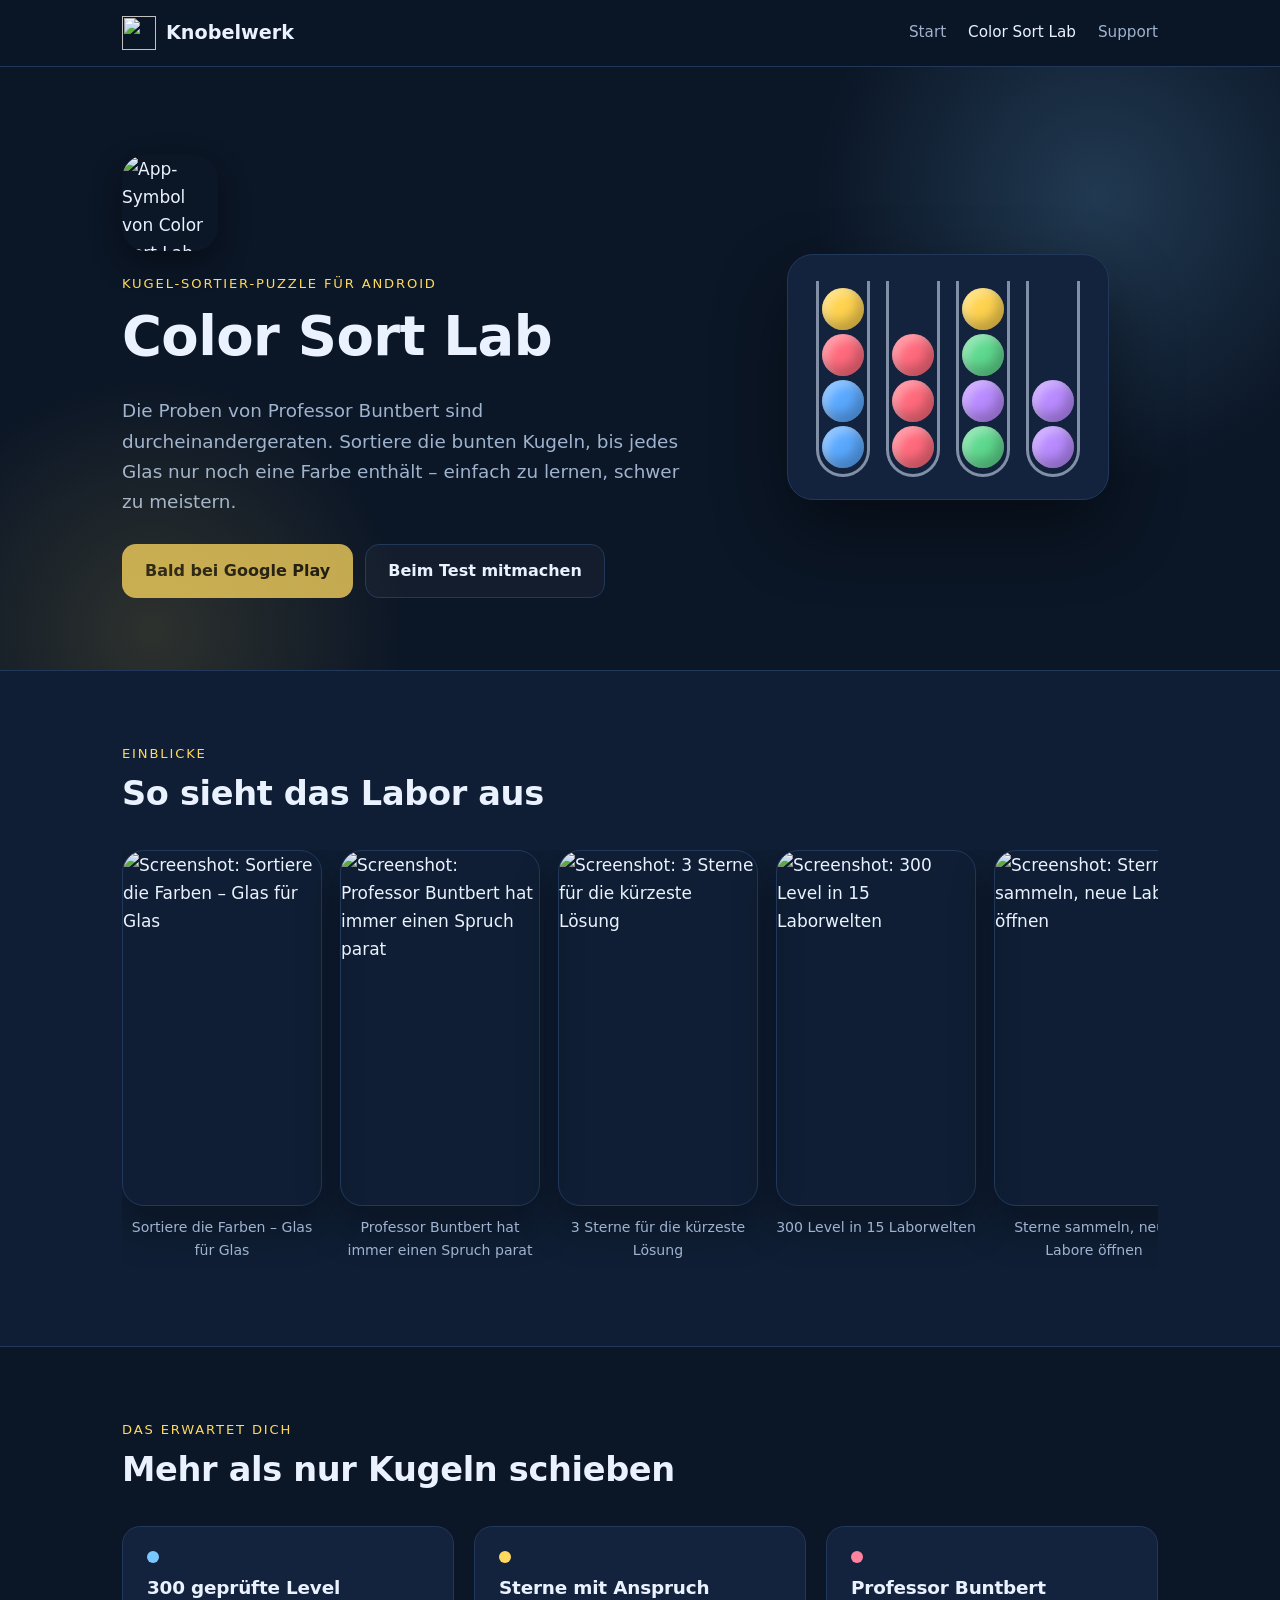
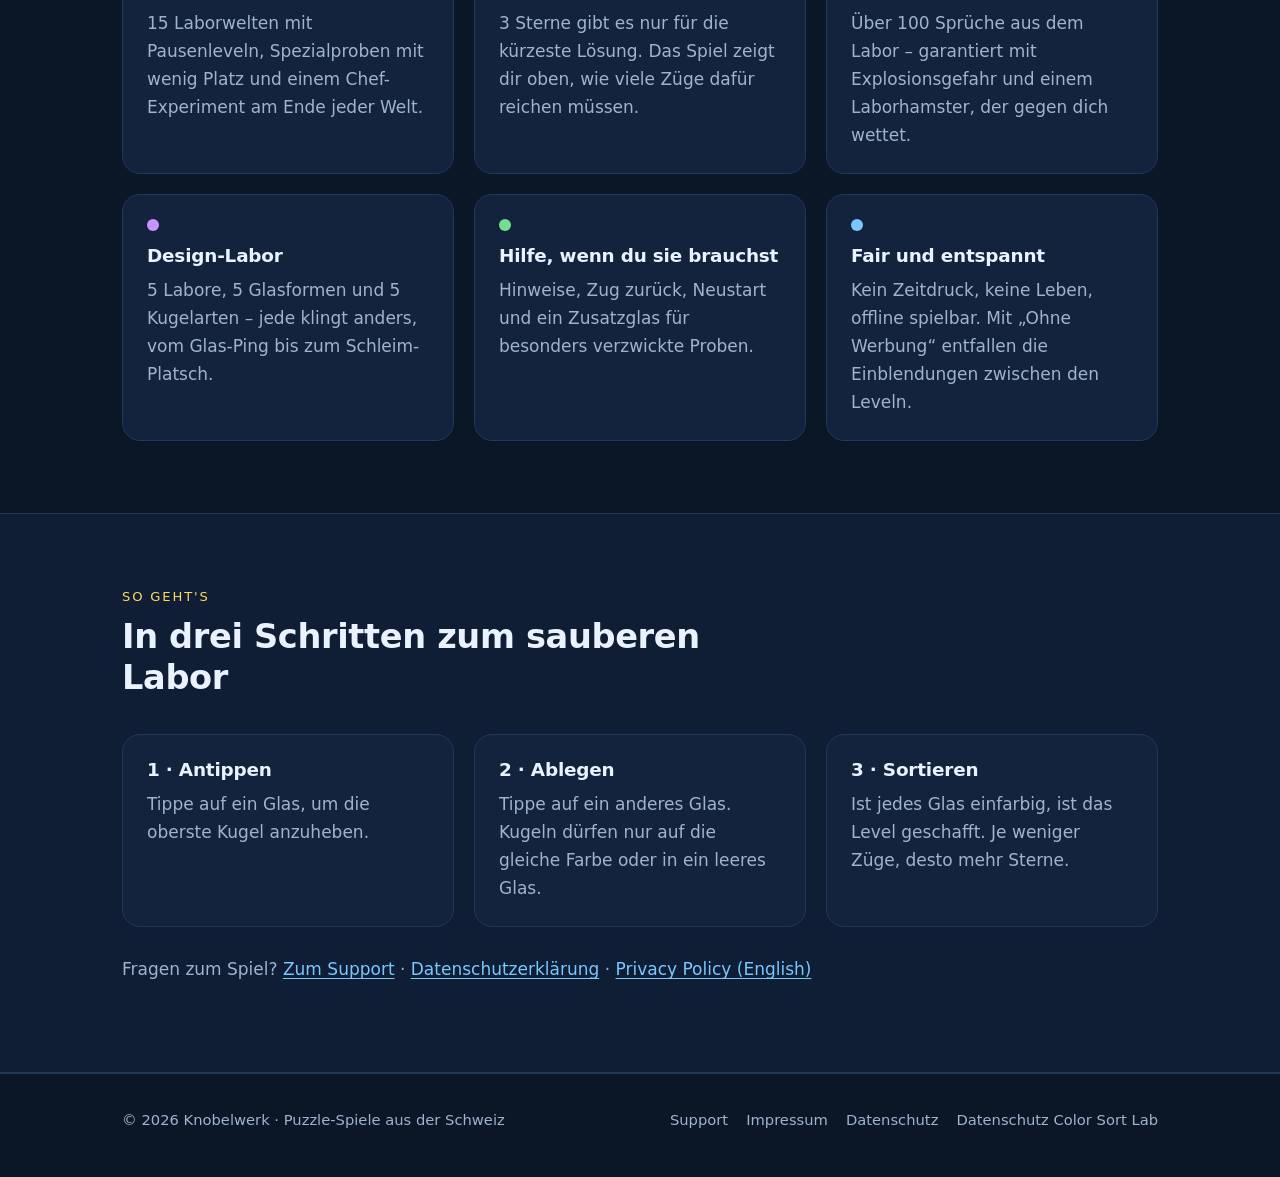
==== color-sort-lab/index.html @ f60f9b50 "Add files via upload" ====
<!DOCTYPE html>
<html lang="de">
<head>
  <meta charset="utf-8">
  <meta name="viewport" content="width=device-width, initial-scale=1">
  <title>Color Sort Lab – Kugel-Sortier-Puzzle | Knobelwerk</title>
  <meta name="description" content="Color Sort Lab: Sortiere bunte Kugeln in 300 geprüften Leveln und 15 Laborwelten – mit Professor Buntbert. Bald im Google Play Store.">
  <meta name="theme-color" content="#0b1626">
  <meta property="og:title" content="Color Sort Lab – Kugel-Sortier-Puzzle | Knobelwerk">
  <meta property="og:description" content="Color Sort Lab: Sortiere bunte Kugeln in 300 geprüften Leveln und 15 Laborwelten – mit Professor Buntbert. Bald im Google Play Store.">
  <meta property="og:type" content="website">
  <link rel="icon" href="/img/knobelwerk.svg" type="image/svg+xml">
  <link rel="icon" href="/favicon.png" type="image/png">
  <link rel="preload" href="/fonts/poppins-bold.woff2" as="font" type="font/woff2" crossorigin>
  <link rel="stylesheet" href="/style.css">
</head>
<body>
  <header class="site-header">
    <div class="wrap">
      <a class="brand" href="/"><img class="brand-mark" src="/img/knobelwerk.svg" alt="" width="34" height="34">Knobelwerk</a>
      <nav class="nav" aria-label="Hauptnavigation">
        <a href="/" class="hide-sm">Start</a>
        <a href="/color-sort-lab/" aria-current="page">Color Sort Lab</a>
        <a href="/support.html">Support</a>
      </nav>
    </div>
  </header>
  <main>
    <section class="hero">
      <div class="wrap">
        <div>
          <img src="/img/csl_icon.png" alt="App-Symbol von Color Sort Lab" width="96" height="96" style="border-radius:24px;margin-bottom:22px;box-shadow:0 12px 30px rgba(0,0,0,.4)">
          <span class="eyebrow">Kugel-Sortier-Puzzle für Android</span>
          <h1>Color Sort Lab</h1>
          <p class="lead">Die Proben von Professor Buntbert sind durcheinandergeraten. Sortiere die bunten Kugeln, bis jedes Glas nur noch eine Farbe enthält – einfach zu lernen, schwer zu meistern.</p>
          <div class="btn-row">
            <a class="btn btn-primary" aria-disabled="true">Bald bei Google Play</a>
            <a class="btn btn-ghost" href="/support.html#beta">Beim Test mitmachen</a>
          </div>
        </div>
        <div class="hero-art">
          <div class="tubes" aria-hidden="true">
            <div class="tube"><span class="ball b"></span><span class="ball b"></span><span class="ball r"></span><span class="ball y"></span></div>
            <div class="tube"><span class="ball r"></span><span class="ball r"></span><span class="ball r"></span></div>
            <div class="tube"><span class="ball g"></span><span class="ball v"></span><span class="ball g"></span><span class="ball y float"></span></div>
            <div class="tube"><span class="ball v"></span><span class="ball v"></span></div>
          </div>
        </div>
      </div>
    </section>

    <section class="alt">
      <div class="wrap">
        <div class="section-head">
          <span class="eyebrow">Einblicke</span>
          <h2>So sieht das Labor aus</h2>
        </div>
        <div class="shots">
          <figure><img src="/img/csl_game_mid.webp" alt="Screenshot: Sortiere die Farben – Glas für Glas" width="540" height="960" loading="lazy"><figcaption>Sortiere die Farben – Glas für Glas</figcaption></figure>
          <figure><img src="/img/csl_game_prof.webp" alt="Screenshot: Professor Buntbert hat immer einen Spruch parat" width="540" height="960" loading="lazy"><figcaption>Professor Buntbert hat immer einen Spruch parat</figcaption></figure>
          <figure><img src="/img/csl_reward.webp" alt="Screenshot: 3 Sterne für die kürzeste Lösung" width="540" height="960" loading="lazy"><figcaption>3 Sterne für die kürzeste Lösung</figcaption></figure>
          <figure><img src="/img/csl_map.webp" alt="Screenshot: 300 Level in 15 Laborwelten" width="540" height="960" loading="lazy"><figcaption>300 Level in 15 Laborwelten</figcaption></figure>
          <figure><img src="/img/csl_worlds.webp" alt="Screenshot: Sterne sammeln, neue Labore öffnen" width="540" height="960" loading="lazy"><figcaption>Sterne sammeln, neue Labore öffnen</figcaption></figure>
          <figure><img src="/img/csl_design.webp" alt="Screenshot: Gläser, Kugeln und Klänge im Design-Labor" width="540" height="960" loading="lazy"><figcaption>Gläser, Kugeln und Klänge im Design-Labor</figcaption></figure>
        </div>
      </div>
    </section>

    <section>
      <div class="wrap">
        <div class="section-head">
          <span class="eyebrow">Das erwartet dich</span>
          <h2>Mehr als nur Kugeln schieben</h2>
        </div>
        <div class="grid-3">
          <div class="card"><div class="dot" style="background:var(--blue)"></div><h3>300 geprüfte Level</h3><p>15 Laborwelten mit Pausenleveln, Spezialproben mit wenig Platz und einem Chef-Experiment am Ende jeder Welt.</p></div>
          <div class="card"><div class="dot" style="background:var(--gold)"></div><h3>Sterne mit Anspruch</h3><p>3 Sterne gibt es nur für die kürzeste Lösung. Das Spiel zeigt dir oben, wie viele Züge dafür reichen müssen.</p></div>
          <div class="card"><div class="dot" style="background:var(--pink)"></div><h3>Professor Buntbert</h3><p>Über 100 Sprüche aus dem Labor – garantiert mit Explosionsgefahr und einem Laborhamster, der gegen dich wettet.</p></div>
          <div class="card"><div class="dot" style="background:var(--violet)"></div><h3>Design-Labor</h3><p>5 Labore, 5 Glasformen und 5 Kugelarten – jede klingt anders, vom Glas-Ping bis zum Schleim-Platsch.</p></div>
          <div class="card"><div class="dot" style="background:var(--green)"></div><h3>Hilfe, wenn du sie brauchst</h3><p>Hinweise, Zug zurück, Neustart und ein Zusatzglas für besonders verzwickte Proben.</p></div>
          <div class="card"><div class="dot" style="background:var(--blue)"></div><h3>Fair und entspannt</h3><p>Kein Zeitdruck, keine Leben, offline spielbar. Mit „Ohne Werbung“ entfallen die Einblendungen zwischen den Leveln.</p></div>
        </div>
      </div>
    </section>

    <section class="alt">
      <div class="wrap">
        <div class="section-head">
          <span class="eyebrow">So geht's</span>
          <h2>In drei Schritten zum sauberen Labor</h2>
        </div>
        <div class="grid-3">
          <div class="card"><h3>1 · Antippen</h3><p>Tippe auf ein Glas, um die oberste Kugel anzuheben.</p></div>
          <div class="card"><h3>2 · Ablegen</h3><p>Tippe auf ein anderes Glas. Kugeln dürfen nur auf die gleiche Farbe oder in ein leeres Glas.</p></div>
          <div class="card"><h3>3 · Sortieren</h3><p>Ist jedes Glas einfarbig, ist das Level geschafft. Je weniger Züge, desto mehr Sterne.</p></div>
        </div>
        <p class="muted" style="margin-top:28px">Fragen zum Spiel? <a href="/support.html">Zum Support</a> · <a href="/color-sort-lab/datenschutz.html">Datenschutzerklärung</a> · <a href="/color-sort-lab/privacy.html">Privacy Policy (English)</a></p>
      </div>
    </section>
  </main>
  <footer class="site-footer">
    <div class="wrap">
      <span>© 2026 Knobelwerk · Puzzle-Spiele aus der Schweiz</span>
      <nav aria-label="Rechtliches">
        <a href="/support.html">Support</a>
        <a href="/impressum.html">Impressum</a>
        <a href="/datenschutz.html">Datenschutz</a>
        <a href="/color-sort-lab/datenschutz.html">Datenschutz Color Sort Lab</a>
      </nav>
    </div>
  </footer>
</body>
</html>
---- style.css ----
/* Knobelwerk – gemeinsames Aussehen aller Seiten. Schriften liegen lokal (keine Google-Server). */
@font-face { font-family: "Poppins"; src: url("/fonts/poppins-regular.woff2") format("woff2"); font-weight: 400; font-display: swap; }
@font-face { font-family: "Poppins"; src: url("/fonts/poppins-medium.woff2") format("woff2"); font-weight: 500; font-display: swap; }
@font-face { font-family: "Poppins"; src: url("/fonts/poppins-bold.woff2") format("woff2"); font-weight: 700; font-display: swap; }

:root {
  --bg: #0b1626;
  --bg-2: #0f1e34;
  --panel: #13233d;
  --line: #22385a;
  --text: #eaf2ff;
  --muted: #9fb3cf;
  --gold: #ffd95f;
  --blue: #79c7ff;
  --pink: #ff829f;
  --green: #71df91;
  --violet: #c794ff;
  --radius: 18px;
  --max: 1080px;
}

* { box-sizing: border-box; }
html { scroll-behavior: smooth; }
body {
  margin: 0;
  background: var(--bg);
  color: var(--text);
  font: 400 17px/1.65 "Poppins", system-ui, -apple-system, "Segoe UI", Roboto, sans-serif;
  -webkit-font-smoothing: antialiased;
}
img { max-width: 100%; display: block; }
a { color: var(--blue); text-decoration-thickness: 1px; text-underline-offset: 3px; }
a:hover { color: #b5e0ff; }
h1, h2, h3 { font-weight: 700; line-height: 1.2; margin: 0 0 .5em; letter-spacing: -0.01em; }
h1 { font-size: clamp(2.1rem, 5vw, 3.4rem); }
h2 { font-size: clamp(1.5rem, 3vw, 2.1rem); }
h3 { font-size: 1.15rem; }
p { margin: 0 0 1em; }
.wrap { max-width: var(--max); margin: 0 auto; padding: 0 22px; }
.muted { color: var(--muted); }
.eyebrow { color: var(--gold); font-weight: 500; font-size: .82rem; letter-spacing: .14em; text-transform: uppercase; margin-bottom: .7em; display: block; }

/* Kopfzeile */
.site-header { position: sticky; top: 0; z-index: 10; background: rgba(11, 22, 38, .86); backdrop-filter: blur(10px); border-bottom: 1px solid var(--line); }
.site-header .wrap { display: flex; align-items: center; justify-content: space-between; height: 66px; gap: 16px; }
.brand { display: flex; align-items: center; gap: 10px; color: var(--text); text-decoration: none; font-weight: 700; font-size: 1.2rem; }
.brand-mark { width: 34px; height: 34px; }
.nav { display: flex; gap: 22px; }
.nav a { color: var(--muted); text-decoration: none; font-weight: 500; font-size: .95rem; white-space: nowrap; }
.nav a:hover, .nav a[aria-current="page"] { color: var(--text); }

/* Hero */
.hero { position: relative; overflow: hidden; padding: 88px 0 72px; }
.hero::before { content: ""; position: absolute; inset: -30% -10% auto auto; width: 620px; height: 620px; border-radius: 50%;
  background: radial-gradient(circle, rgba(121, 199, 255, .20), transparent 65%); pointer-events: none; }
.hero::after { content: ""; position: absolute; inset: auto auto -40% -10%; width: 560px; height: 560px; border-radius: 50%;
  background: radial-gradient(circle, rgba(255, 217, 95, .14), transparent 65%); pointer-events: none; }
.hero .wrap { position: relative; display: grid; grid-template-columns: 1.15fr .85fr; gap: 48px; align-items: center; }
.hero p.lead { font-size: 1.15rem; color: var(--muted); max-width: 34em; }
.hero-art { display: flex; justify-content: center; }

/* Kugel-Dekoration (reines CSS, kein Bild) */
.tubes { display: flex; gap: 16px; align-items: flex-end; padding: 26px 28px 22px; background: var(--panel); border: 1px solid var(--line); border-radius: 26px; box-shadow: 0 30px 70px rgba(0,0,0,.45); }
.tube { width: 54px; height: 196px; border: 3px solid rgba(220, 235, 255, .55); border-top: none; border-radius: 0 0 28px 28px; display: flex; flex-direction: column-reverse; align-items: center; gap: 4px; padding: 6px 0; }
.ball { width: 42px; height: 42px; border-radius: 50%; box-shadow: inset -6px -8px 12px rgba(0,0,0,.25), inset 6px 6px 10px rgba(255,255,255,.35); }
.ball.r { background: #ff6b7d; } .ball.b { background: #5aa9ff; } .ball.g { background: #5fd98f; } .ball.y { background: #ffd34f; } .ball.v { background: #b98bff; }
.ball.float { animation: bob 2.6s ease-in-out infinite; }
@keyframes bob { 0%, 100% { transform: translateY(-58px); } 50% { transform: translateY(-70px); } }
@media (prefers-reduced-motion: reduce) { .ball.float { animation: none; transform: translateY(-62px); } html { scroll-behavior: auto; } }

/* Knöpfe */
.btn-row { display: flex; flex-wrap: wrap; gap: 12px; margin-top: 26px; }
.btn { display: inline-flex; align-items: center; gap: 10px; padding: 13px 22px; border-radius: 14px; font-weight: 700; text-decoration: none; font-size: 1rem; border: 1px solid transparent; }
.btn-primary { background: var(--gold); color: #1d1606; }
.btn-primary:hover { background: #ffe58b; color: #1d1606; }
.btn-ghost { border-color: var(--line); color: var(--text); background: rgba(255,255,255,.03); }
.btn-ghost:hover { border-color: var(--blue); color: var(--text); }
.btn[aria-disabled="true"] { opacity: .75; cursor: default; }

/* Abschnitte */
section { padding: 72px 0; }
section.alt { background: var(--bg-2); border-top: 1px solid var(--line); border-bottom: 1px solid var(--line); }
.section-head { max-width: 640px; margin-bottom: 36px; }

/* App-Karte */
.app-card { display: grid; grid-template-columns: auto 1fr auto; gap: 26px; align-items: center; background: var(--panel); border: 1px solid var(--line); border-radius: var(--radius); padding: 26px; }
.app-card img.icon { width: 108px; height: 108px; border-radius: 26px; box-shadow: 0 12px 30px rgba(0,0,0,.4); }
.app-card h3 { font-size: 1.45rem; margin-bottom: .2em; }
.tag { display: inline-block; font-size: .78rem; font-weight: 500; padding: 3px 10px; border-radius: 999px; background: rgba(255, 217, 95, .14); color: var(--gold); margin-bottom: 8px; }

/* Raster */
.grid-3 { display: grid; grid-template-columns: repeat(3, 1fr); gap: 20px; }
.card { background: var(--panel); border: 1px solid var(--line); border-radius: var(--radius); padding: 24px; }
.card .dot { width: 12px; height: 12px; border-radius: 50%; margin-bottom: 14px; }
.card p { color: var(--muted); margin: 0; }

/* Screenshots */
.shots { display: grid; grid-auto-flow: column; grid-auto-columns: minmax(200px, 1fr); gap: 18px; overflow-x: auto; padding-bottom: 12px; scroll-snap-type: x mandatory; }
.shots figure { margin: 0; scroll-snap-align: start; }
.shots img { border-radius: 22px; border: 1px solid var(--line); box-shadow: 0 18px 40px rgba(0,0,0,.35); width: 100%; height: auto; aspect-ratio: 9 / 16; }
.shots figcaption { color: var(--muted); font-size: .88rem; margin-top: 10px; text-align: center; }

/* FAQ */
details { background: var(--panel); border: 1px solid var(--line); border-radius: 14px; padding: 4px 20px; margin-bottom: 12px; }
summary { cursor: pointer; font-weight: 500; padding: 14px 0; list-style: none; position: relative; padding-right: 28px; }
summary::-webkit-details-marker { display: none; }
summary::after { content: "+"; position: absolute; right: 0; top: 10px; font-size: 1.4rem; color: var(--gold); }
details[open] summary::after { content: "–"; }
details p, details ul { color: var(--muted); }

/* Textseiten (Datenschutz, Impressum) */
.doc { max-width: 780px; padding: 56px 22px 80px; margin: 0 auto; }
.doc h1 { font-size: clamp(1.8rem, 4vw, 2.4rem); }
.doc h2 { font-size: 1.25rem; margin-top: 2em; color: var(--gold); }
.doc h3 { margin-top: 1.4em; }
.doc li { margin-bottom: .4em; }
.box { background: var(--panel); border: 1px solid var(--line); border-radius: 14px; padding: 16px 20px; margin: 18px 0; }
table { width: 100%; border-collapse: collapse; font-size: .95rem; margin: 12px 0; }
th, td { text-align: left; vertical-align: top; padding: 9px 10px; border-bottom: 1px solid var(--line); }
th { color: var(--muted); font-weight: 500; }
.table-scroll { overflow-x: auto; }

/* Fusszeile */
.site-footer { border-top: 1px solid var(--line); padding: 34px 0 44px; color: var(--muted); font-size: .92rem; }
.site-footer .wrap { display: flex; flex-wrap: wrap; gap: 14px 28px; justify-content: space-between; align-items: center; }
.site-footer nav { display: flex; flex-wrap: wrap; gap: 18px; }
.site-footer a { color: var(--muted); text-decoration: none; }
.site-footer a:hover { color: var(--text); }

@media (max-width: 860px) {
  .hero { padding: 56px 0 48px; }
  .hero .wrap { grid-template-columns: 1fr; gap: 40px; }
  .grid-3 { grid-template-columns: 1fr; }
  .app-card { grid-template-columns: 1fr; text-align: left; }
  .app-card img.icon { width: 84px; height: 84px; border-radius: 20px; }
  .app-card .btn { justify-content: center; }
  .wrap { padding: 0 18px; }
  .brand { font-size: 1.05rem; gap: 8px; }
  .brand-mark { width: 30px; height: 30px; }
  .nav { gap: 14px; }
  .nav a { font-size: .9rem; }
  .nav a.hide-sm { display: none; }
  .tube { width: 44px; height: 164px; }
  .ball { width: 34px; height: 34px; }
  @keyframes bob { 0%, 100% { transform: translateY(-48px); } 50% { transform: translateY(-58px); } }
}
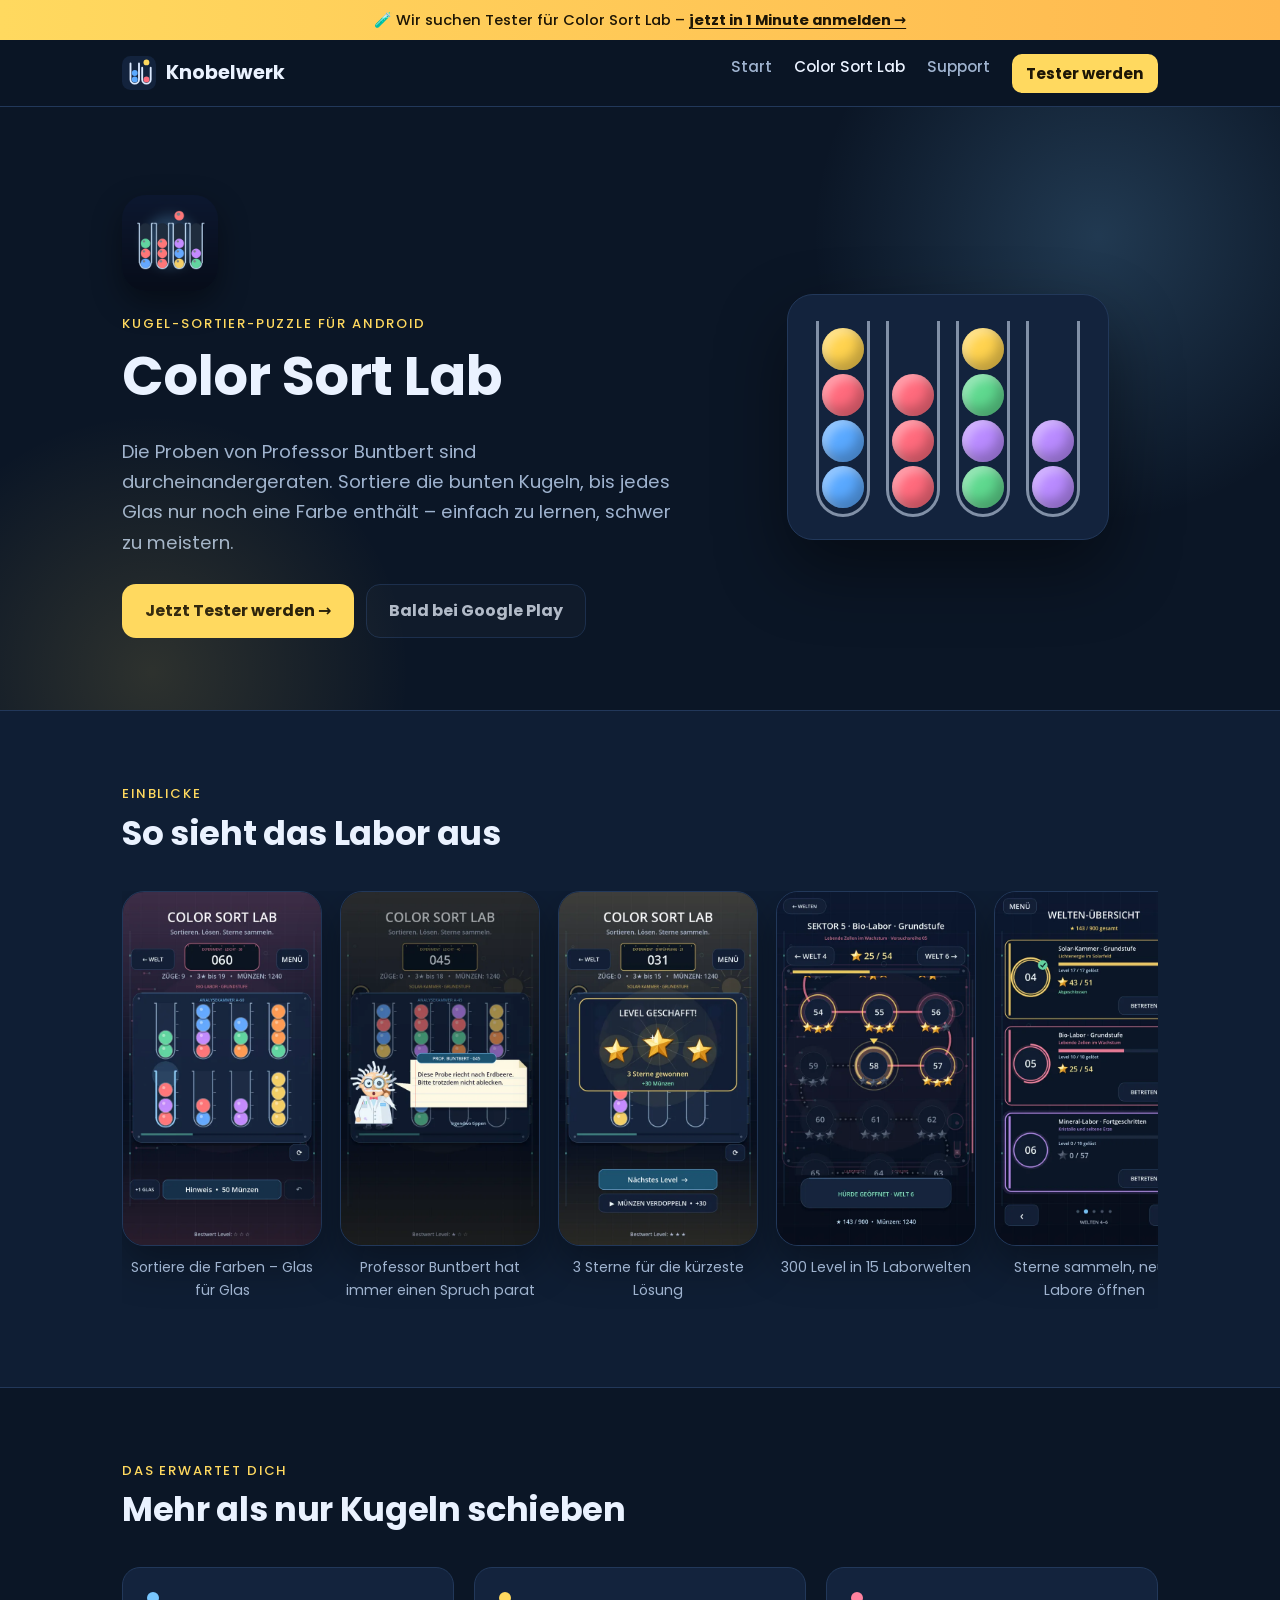
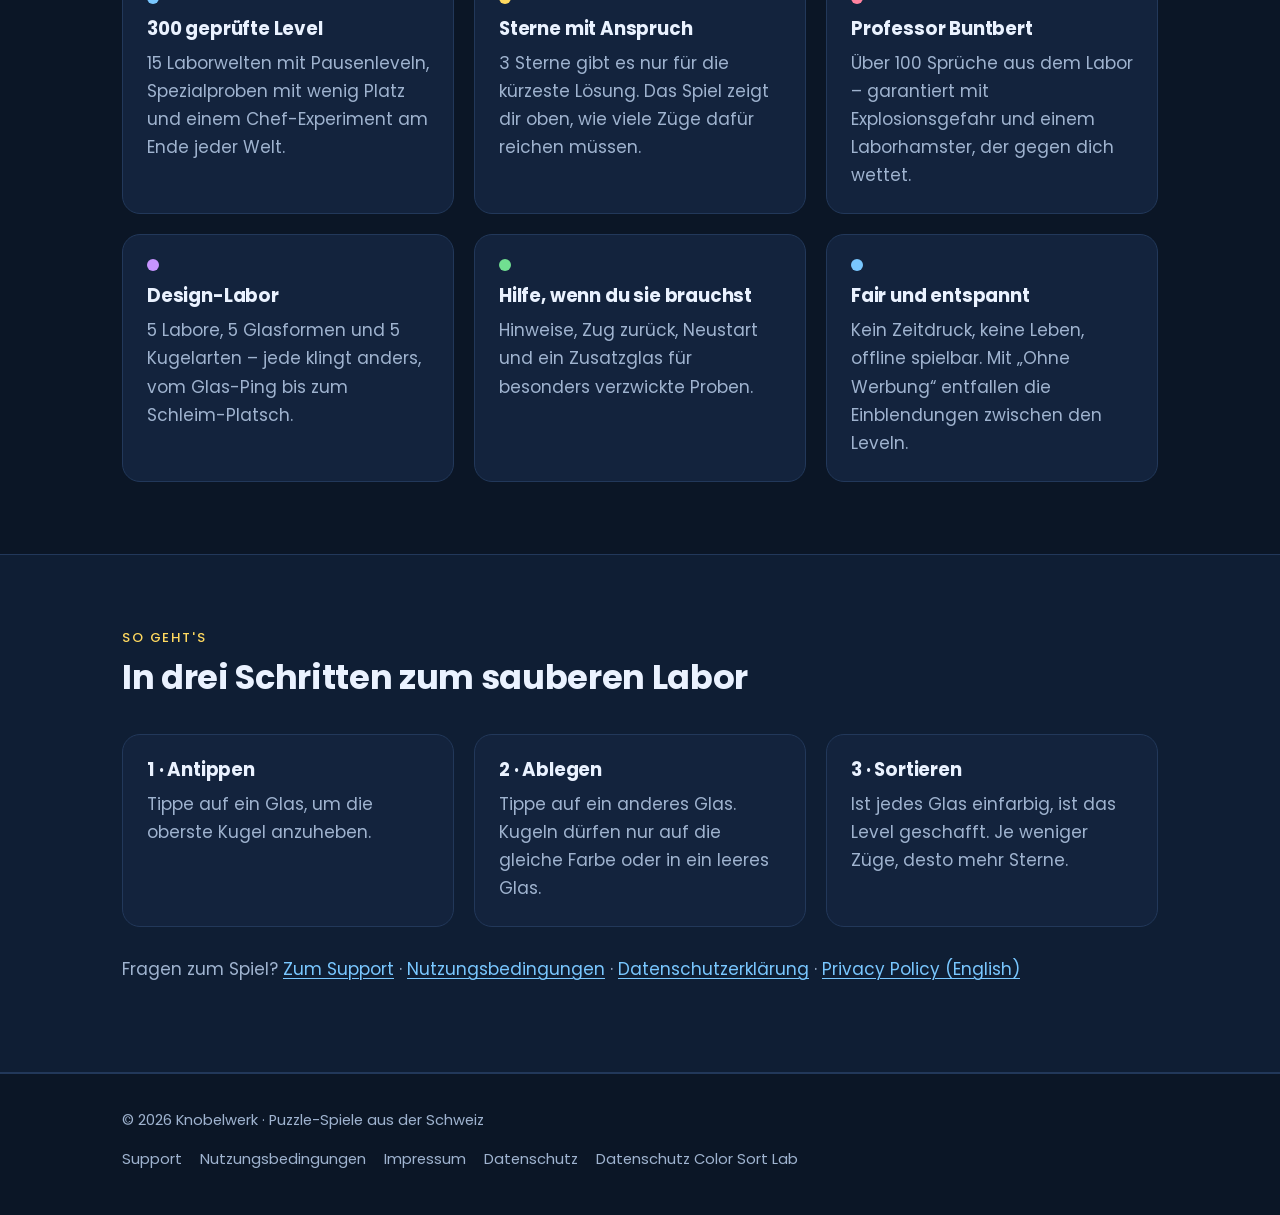
==== commit fd4623a6: "Add files via upload Hinzufügen Anmelden für den Test" ====
--- a/color-sort-lab/index.html
+++ b/color-sort-lab/index.html
@@ -15,13 +15,15 @@
   <link rel="stylesheet" href="/style.css">
 </head>
 <body>
+  <div class="announce">🧪 Wir suchen Tester für Color Sort Lab – <a href="/tester/">jetzt in 1 Minute anmelden →</a></div>
   <header class="site-header">
     <div class="wrap">
       <a class="brand" href="/"><img class="brand-mark" src="/img/knobelwerk.svg" alt="" width="34" height="34">Knobelwerk</a>
       <nav class="nav" aria-label="Hauptnavigation">
         <a href="/" class="hide-sm">Start</a>
-        <a href="/color-sort-lab/" aria-current="page">Color Sort Lab</a>
+        <a href="/color-sort-lab/" aria-current="page" class="hide-sm">Color Sort Lab</a>
         <a href="/support.html">Support</a>
+        <a href="/tester/" class="nav-cta">Tester werden</a>
       </nav>
     </div>
   </header>
@@ -34,8 +36,8 @@
           <h1>Color Sort Lab</h1>
           <p class="lead">Die Proben von Professor Buntbert sind durcheinandergeraten. Sortiere die bunten Kugeln, bis jedes Glas nur noch eine Farbe enthält – einfach zu lernen, schwer zu meistern.</p>
           <div class="btn-row">
-            <a class="btn btn-primary" aria-disabled="true">Bald bei Google Play</a>
-            <a class="btn btn-ghost" href="/support.html#beta">Beim Test mitmachen</a>
+            <a class="btn btn-primary" href="/tester/">Jetzt Tester werden →</a>
+            <a class="btn btn-ghost" aria-disabled="true">Bald bei Google Play</a>
           </div>
         </div>
         <div class="hero-art">
@@ -94,7 +96,7 @@
           <div class="card"><h3>2 · Ablegen</h3><p>Tippe auf ein anderes Glas. Kugeln dürfen nur auf die gleiche Farbe oder in ein leeres Glas.</p></div>
           <div class="card"><h3>3 · Sortieren</h3><p>Ist jedes Glas einfarbig, ist das Level geschafft. Je weniger Züge, desto mehr Sterne.</p></div>
         </div>
-        <p class="muted" style="margin-top:28px">Fragen zum Spiel? <a href="/support.html">Zum Support</a> · <a href="/color-sort-lab/datenschutz.html">Datenschutzerklärung</a> · <a href="/color-sort-lab/privacy.html">Privacy Policy (English)</a></p>
+        <p class="muted" style="margin-top:28px">Fragen zum Spiel? <a href="/support.html">Zum Support</a> · <a href="/nutzungsbedingungen.html">Nutzungsbedingungen</a> · <a href="/color-sort-lab/datenschutz.html">Datenschutzerklärung</a> · <a href="/color-sort-lab/privacy.html">Privacy Policy (English)</a></p>
       </div>
     </section>
   </main>
@@ -103,6 +105,7 @@
       <span>© 2026 Knobelwerk · Puzzle-Spiele aus der Schweiz</span>
       <nav aria-label="Rechtliches">
         <a href="/support.html">Support</a>
+        <a href="/nutzungsbedingungen.html">Nutzungsbedingungen</a>
         <a href="/impressum.html">Impressum</a>
         <a href="/datenschutz.html">Datenschutz</a>
         <a href="/color-sort-lab/datenschutz.html">Datenschutz Color Sort Lab</a>
--- a/style.css
+++ b/style.css
@@ -144,3 +144,40 @@
   .ball { width: 34px; height: 34px; }
   @keyframes bob { 0%, 100% { transform: translateY(-48px); } 50% { transform: translateY(-58px); } }
 }
+
+/* Hinweisleiste Tester (oben auf allen Seiten) */
+.announce { background: linear-gradient(90deg, #ffd95f, #ffb84f); color: #1d1606; text-align: center; font-weight: 500; font-size: .92rem; padding: 8px 16px; }
+.announce a { color: #1d1606; font-weight: 700; }
+.nav a.nav-cta { background: var(--gold); color: #1d1606; padding: 7px 14px; border-radius: 10px; font-weight: 700; }
+.nav a.nav-cta:hover, .nav a.nav-cta[aria-current="page"] { background: #ffe58b; color: #1d1606; }
+
+/* Formular */
+.form-card { background: var(--panel); border: 1px solid var(--line); border-radius: var(--radius); padding: 28px; }
+.form-card h2 { margin-bottom: .3em; }
+.field { margin-bottom: 18px; }
+.field label { display: block; font-weight: 500; margin-bottom: 6px; }
+.field .hint { color: var(--muted); font-size: .86rem; margin-top: 4px; }
+.field input[type=text], .field input[type=email], .field select, .field textarea {
+  width: 100%; padding: 13px 14px; border-radius: 12px; border: 1px solid var(--line); background: #0b1626; color: var(--text);
+  font: inherit; font-size: 1rem; }
+.field input:focus, .field select:focus, .field textarea:focus { outline: 2px solid var(--blue); outline-offset: 1px; border-color: transparent; }
+.check { display: flex; gap: 12px; align-items: flex-start; color: var(--muted); font-size: .92rem; margin-bottom: 20px; }
+.check input { width: 20px; height: 20px; margin-top: 3px; accent-color: var(--gold); flex: none; }
+.form-card button { width: 100%; justify-content: center; border: none; cursor: pointer; font: inherit; font-weight: 700; font-size: 1.05rem; }
+.honey { position: absolute; left: -5000px; }
+.tester-grid { display: grid; grid-template-columns: 1fr 1fr; gap: 40px; align-items: start; }
+.steps { counter-reset: s; list-style: none; padding: 0; margin: 0 0 24px; }
+.steps li { counter-increment: s; position: relative; padding-left: 52px; margin-bottom: 18px; }
+.steps li::before { content: counter(s); position: absolute; left: 0; top: 0; width: 36px; height: 36px; border-radius: 50%; background: var(--gold); color: #1d1606; font-weight: 700; display: grid; place-items: center; }
+.steps li strong { display: block; }
+.steps li span { color: var(--muted); }
+.qr { background: #fff; border-radius: 16px; padding: 12px; width: 180px; }
+@media (max-width: 860px) {
+  .tester-grid { grid-template-columns: 1fr; gap: 28px; }
+  .nav a.nav-cta { padding: 6px 10px; }
+}
+@media (max-width: 860px) {
+  .tester-grid > form { order: -1; }
+  .hero-compact { padding: 36px 0 28px; }
+  .hero-compact .hero-art { display: none; }
+}
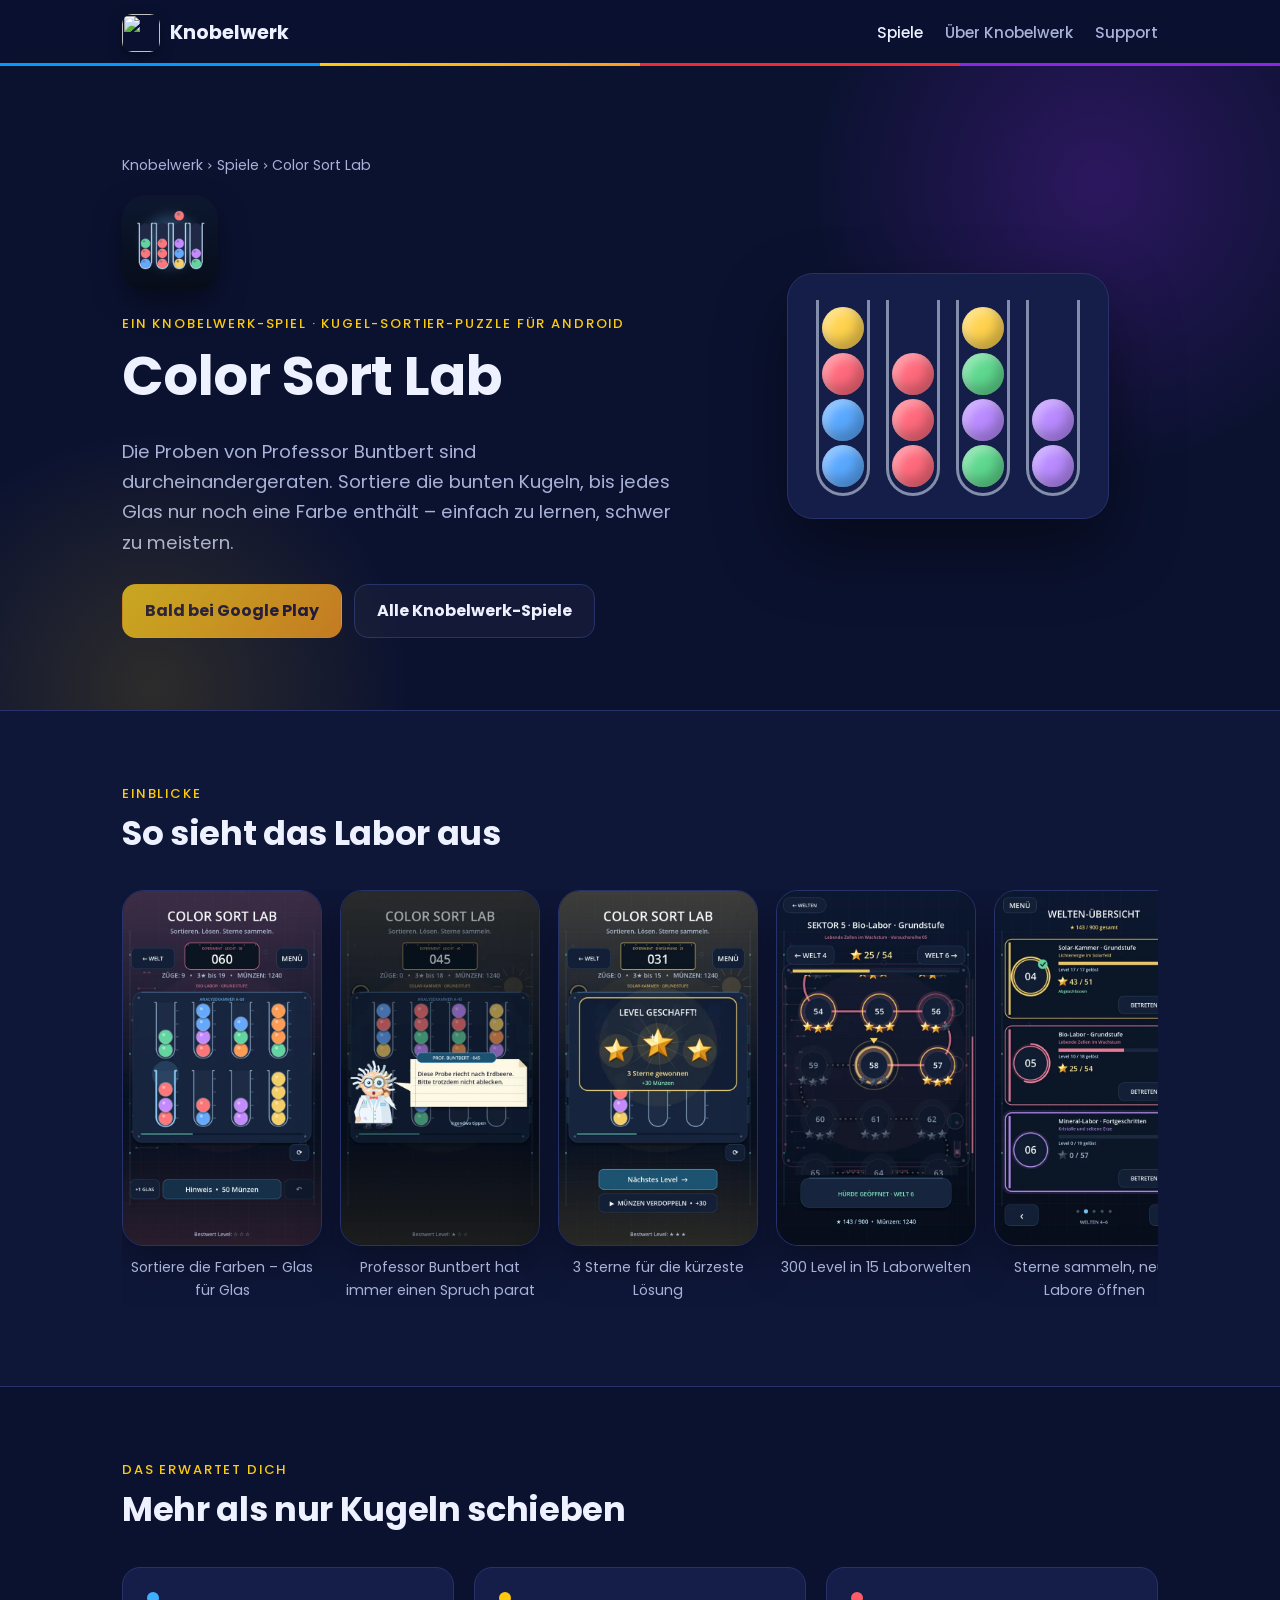
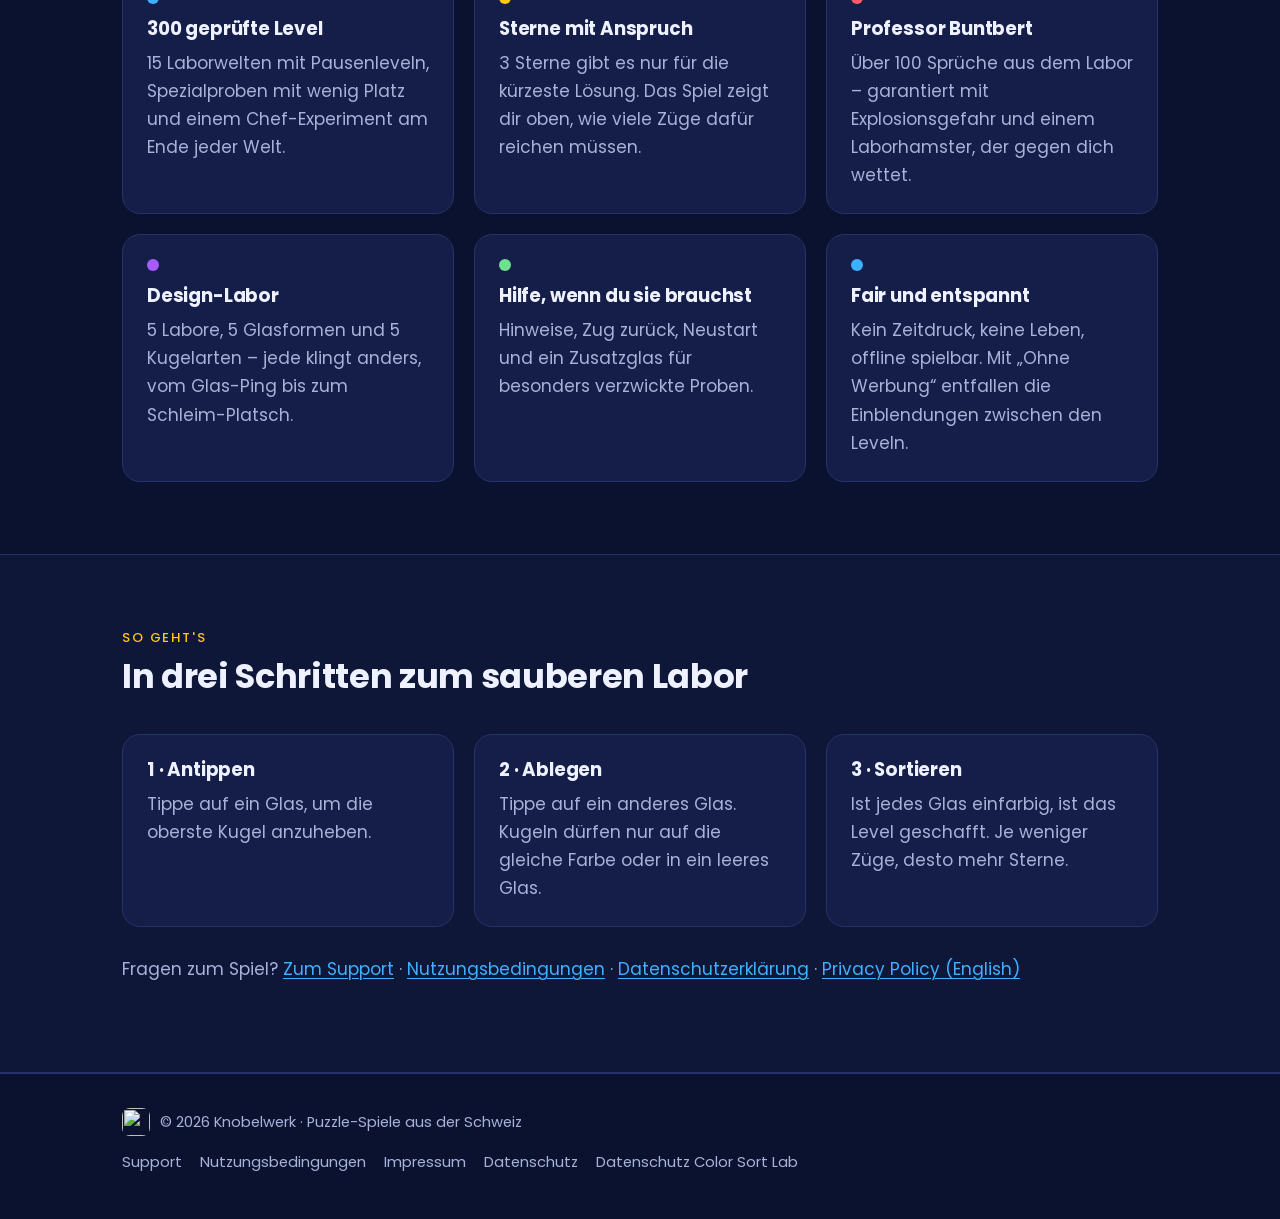
==== commit 483a6670: "Add files via upload" ====
--- a/color-sort-lab/index.html
+++ b/color-sort-lab/index.html
@@ -4,26 +4,26 @@
   <meta charset="utf-8">
   <meta name="viewport" content="width=device-width, initial-scale=1">
   <title>Color Sort Lab – Kugel-Sortier-Puzzle | Knobelwerk</title>
-  <meta name="description" content="Color Sort Lab: Sortiere bunte Kugeln in 300 geprüften Leveln und 15 Laborwelten – mit Professor Buntbert. Bald im Google Play Store.">
-  <meta name="theme-color" content="#0b1626">
+  <meta name="description" content="Color Sort Lab: Sortiere bunte Kugeln in 300 geprüften Leveln und 15 Laborwelten – mit Professor Buntbert. Ein Spiel von Knobelwerk, bald im Google Play Store.">
+  <meta name="theme-color" content="#0b1230">
   <meta property="og:title" content="Color Sort Lab – Kugel-Sortier-Puzzle | Knobelwerk">
-  <meta property="og:description" content="Color Sort Lab: Sortiere bunte Kugeln in 300 geprüften Leveln und 15 Laborwelten – mit Professor Buntbert. Bald im Google Play Store.">
+  <meta property="og:description" content="Color Sort Lab: Sortiere bunte Kugeln in 300 geprüften Leveln und 15 Laborwelten – mit Professor Buntbert. Ein Spiel von Knobelwerk, bald im Google Play Store.">
   <meta property="og:type" content="website">
-  <link rel="icon" href="/img/knobelwerk.svg" type="image/svg+xml">
+  <meta property="og:site_name" content="Knobelwerk">
+  <meta property="og:image" content="https://www.knobelwerk.ch/img/og-knobelwerk.png">
   <link rel="icon" href="/favicon.png" type="image/png">
+  <link rel="apple-touch-icon" href="/apple-touch-icon.png">
   <link rel="preload" href="/fonts/poppins-bold.woff2" as="font" type="font/woff2" crossorigin>
   <link rel="stylesheet" href="/style.css">
 </head>
 <body>
-  <div class="announce">🧪 Wir suchen Tester für Color Sort Lab – <a href="/tester/">jetzt in 1 Minute anmelden →</a></div>
   <header class="site-header">
     <div class="wrap">
-      <a class="brand" href="/"><img class="brand-mark" src="/img/knobelwerk.svg" alt="" width="34" height="34">Knobelwerk</a>
+      <a class="brand" href="/"><img class="brand-mark" src="/img/knobelwerk-mark-96.png" alt="" width="38" height="38">Knobelwerk</a>
       <nav class="nav" aria-label="Hauptnavigation">
-        <a href="/" class="hide-sm">Start</a>
-        <a href="/color-sort-lab/" aria-current="page" class="hide-sm">Color Sort Lab</a>
+        <a href="/#spiele" aria-current="page">Spiele</a>
+        <a href="/#studio" class="hide-sm">Über Knobelwerk</a>
         <a href="/support.html">Support</a>
-        <a href="/tester/" class="nav-cta">Tester werden</a>
       </nav>
     </div>
   </header>
@@ -31,13 +31,14 @@
     <section class="hero">
       <div class="wrap">
         <div>
+          <nav class="crumbs" aria-label="Brotkrümel"><a href="/">Knobelwerk</a> › <a href="/#spiele">Spiele</a> › Color Sort Lab</nav>
           <img src="/img/csl_icon.png" alt="App-Symbol von Color Sort Lab" width="96" height="96" style="border-radius:24px;margin-bottom:22px;box-shadow:0 12px 30px rgba(0,0,0,.4)">
-          <span class="eyebrow">Kugel-Sortier-Puzzle für Android</span>
+          <span class="eyebrow">Ein Knobelwerk-Spiel · Kugel-Sortier-Puzzle für Android</span>
           <h1>Color Sort Lab</h1>
           <p class="lead">Die Proben von Professor Buntbert sind durcheinandergeraten. Sortiere die bunten Kugeln, bis jedes Glas nur noch eine Farbe enthält – einfach zu lernen, schwer zu meistern.</p>
           <div class="btn-row">
-            <a class="btn btn-primary" href="/tester/">Jetzt Tester werden →</a>
-            <a class="btn btn-ghost" aria-disabled="true">Bald bei Google Play</a>
+            <a class="btn btn-primary" aria-disabled="true">Bald bei Google Play</a>
+            <a class="btn btn-ghost" href="/#spiele">Alle Knobelwerk-Spiele</a>
           </div>
         </div>
         <div class="hero-art">
@@ -102,7 +103,7 @@
   </main>
   <footer class="site-footer">
     <div class="wrap">
-      <span>© 2026 Knobelwerk · Puzzle-Spiele aus der Schweiz</span>
+      <span class="foot-brand"><img src="/img/knobelwerk-mark-96.png" alt="" width="28" height="28">© 2026 Knobelwerk · Puzzle-Spiele aus der Schweiz</span>
       <nav aria-label="Rechtliches">
         <a href="/support.html">Support</a>
         <a href="/nutzungsbedingungen.html">Nutzungsbedingungen</a>
@@ -112,5 +113,6 @@
       </nav>
     </div>
   </footer>
+  <!-- Cloudflare Web Analytics --><script type='module' src='https://static.cloudflareinsights.com/beacon.min.js' data-cf-beacon='{"token": "4642e7c9e9e7427aa31e2b17c8c2f21d"}'></script><!-- End Cloudflare Web Analytics -->
 </body>
 </html>
--- a/style.css
+++ b/style.css
@@ -4,17 +4,21 @@
 @font-face { font-family: "Poppins"; src: url("/fonts/poppins-bold.woff2") format("woff2"); font-weight: 700; font-display: swap; }
 
 :root {
-  --bg: #0b1626;
-  --bg-2: #0f1e34;
-  --panel: #13233d;
-  --line: #22385a;
-  --text: #eaf2ff;
-  --muted: #9fb3cf;
-  --gold: #ffd95f;
-  --blue: #79c7ff;
-  --pink: #ff829f;
+  /* Farben aus dem Knobelwerk-Logo: Indigo, Gelb→Orange, Violett, Rot, Blau */
+  --bg: #0b1230;
+  --bg-2: #0f1739;
+  --panel: #151e48;
+  --line: #27326a;
+  --text: #eef1ff;
+  --muted: #a8b1d8;
+  --navy: #253a89;
+  --gold: #fdca0d;
+  --orange: #ff9a1f;
+  --blue: #3fb0ff;
+  --pink: #ff5a66;
   --green: #71df91;
-  --violet: #c794ff;
+  --violet: #a65bff;
+  --brand-gradient: linear-gradient(90deg, #029afd 0%, #029afd 25%, #fdca0d 25%, #ff9a1f 50%, #f02833 50%, #f02833 75%, #8b26e6 75%);
   --radius: 18px;
   --max: 1080px;
 }
@@ -30,7 +34,7 @@
 }
 img { max-width: 100%; display: block; }
 a { color: var(--blue); text-decoration-thickness: 1px; text-underline-offset: 3px; }
-a:hover { color: #b5e0ff; }
+a:hover { color: #9fd6ff; }
 h1, h2, h3 { font-weight: 700; line-height: 1.2; margin: 0 0 .5em; letter-spacing: -0.01em; }
 h1 { font-size: clamp(2.1rem, 5vw, 3.4rem); }
 h2 { font-size: clamp(1.5rem, 3vw, 2.1rem); }
@@ -41,10 +45,11 @@
 .eyebrow { color: var(--gold); font-weight: 500; font-size: .82rem; letter-spacing: .14em; text-transform: uppercase; margin-bottom: .7em; display: block; }
 
 /* Kopfzeile */
-.site-header { position: sticky; top: 0; z-index: 10; background: rgba(11, 22, 38, .86); backdrop-filter: blur(10px); border-bottom: 1px solid var(--line); }
+.site-header { position: sticky; top: 0; z-index: 10; background: rgba(11, 18, 48, .88); backdrop-filter: blur(10px); }
+.site-header::after { content: ""; position: absolute; left: 0; right: 0; bottom: 0; height: 3px; background: var(--brand-gradient); }
 .site-header .wrap { display: flex; align-items: center; justify-content: space-between; height: 66px; gap: 16px; }
 .brand { display: flex; align-items: center; gap: 10px; color: var(--text); text-decoration: none; font-weight: 700; font-size: 1.2rem; }
-.brand-mark { width: 34px; height: 34px; }
+.brand-mark { width: 38px; height: 38px; border-radius: 10px; box-shadow: 0 4px 14px rgba(0,0,0,.35); }
 .nav { display: flex; gap: 22px; }
 .nav a { color: var(--muted); text-decoration: none; font-weight: 500; font-size: .95rem; white-space: nowrap; }
 .nav a:hover, .nav a[aria-current="page"] { color: var(--text); }
@@ -52,9 +57,9 @@
 /* Hero */
 .hero { position: relative; overflow: hidden; padding: 88px 0 72px; }
 .hero::before { content: ""; position: absolute; inset: -30% -10% auto auto; width: 620px; height: 620px; border-radius: 50%;
-  background: radial-gradient(circle, rgba(121, 199, 255, .20), transparent 65%); pointer-events: none; }
+  background: radial-gradient(circle, rgba(139, 38, 230, .26), transparent 65%); pointer-events: none; }
 .hero::after { content: ""; position: absolute; inset: auto auto -40% -10%; width: 560px; height: 560px; border-radius: 50%;
-  background: radial-gradient(circle, rgba(255, 217, 95, .14), transparent 65%); pointer-events: none; }
+  background: radial-gradient(circle, rgba(253, 202, 13, .14), transparent 65%); pointer-events: none; }
 .hero .wrap { position: relative; display: grid; grid-template-columns: 1.15fr .85fr; gap: 48px; align-items: center; }
 .hero p.lead { font-size: 1.15rem; color: var(--muted); max-width: 34em; }
 .hero-art { display: flex; justify-content: center; }
@@ -71,8 +76,8 @@
 /* Knöpfe */
 .btn-row { display: flex; flex-wrap: wrap; gap: 12px; margin-top: 26px; }
 .btn { display: inline-flex; align-items: center; gap: 10px; padding: 13px 22px; border-radius: 14px; font-weight: 700; text-decoration: none; font-size: 1rem; border: 1px solid transparent; }
-.btn-primary { background: var(--gold); color: #1d1606; }
-.btn-primary:hover { background: #ffe58b; color: #1d1606; }
+.btn-primary { background: linear-gradient(135deg, #ffd51f, var(--orange)); color: #1a1240; }
+.btn-primary:hover { background: linear-gradient(135deg, #ffe066, #ffb04d); color: #1a1240; }
 .btn-ghost { border-color: var(--line); color: var(--text); background: rgba(255,255,255,.03); }
 .btn-ghost:hover { border-color: var(--blue); color: var(--text); }
 .btn[aria-disabled="true"] { opacity: .75; cursor: default; }
@@ -86,7 +91,7 @@
 .app-card { display: grid; grid-template-columns: auto 1fr auto; gap: 26px; align-items: center; background: var(--panel); border: 1px solid var(--line); border-radius: var(--radius); padding: 26px; }
 .app-card img.icon { width: 108px; height: 108px; border-radius: 26px; box-shadow: 0 12px 30px rgba(0,0,0,.4); }
 .app-card h3 { font-size: 1.45rem; margin-bottom: .2em; }
-.tag { display: inline-block; font-size: .78rem; font-weight: 500; padding: 3px 10px; border-radius: 999px; background: rgba(255, 217, 95, .14); color: var(--gold); margin-bottom: 8px; }
+.tag { display: inline-block; font-size: .78rem; font-weight: 500; padding: 3px 10px; border-radius: 999px; background: rgba(253, 202, 13, .14); color: var(--gold); margin-bottom: 8px; }
 
 /* Raster */
 .grid-3 { display: grid; grid-template-columns: repeat(3, 1fr); gap: 20px; }
@@ -136,7 +141,7 @@
   .app-card .btn { justify-content: center; }
   .wrap { padding: 0 18px; }
   .brand { font-size: 1.05rem; gap: 8px; }
-  .brand-mark { width: 30px; height: 30px; }
+  .brand-mark { width: 34px; height: 34px; }
   .nav { gap: 14px; }
   .nav a { font-size: .9rem; }
   .nav a.hide-sm { display: none; }
@@ -145,39 +150,41 @@
   @keyframes bob { 0%, 100% { transform: translateY(-48px); } 50% { transform: translateY(-58px); } }
 }
 
-/* Hinweisleiste Tester (oben auf allen Seiten) */
-.announce { background: linear-gradient(90deg, #ffd95f, #ffb84f); color: #1d1606; text-align: center; font-weight: 500; font-size: .92rem; padding: 8px 16px; }
-.announce a { color: #1d1606; font-weight: 700; }
-.nav a.nav-cta { background: var(--gold); color: #1d1606; padding: 7px 14px; border-radius: 10px; font-weight: 700; }
-.nav a.nav-cta:hover, .nav a.nav-cta[aria-current="page"] { background: #ffe58b; color: #1d1606; }
+/* Knobelwerk-Marke */
+.logo-card { background: #fff; border-radius: 34px; padding: 26px 30px; box-shadow: 0 30px 70px rgba(0,0,0,.5); max-width: 440px; width: 100%; }
+.logo-card img { width: 100%; height: auto; }
 
-/* Formular */
-.form-card { background: var(--panel); border: 1px solid var(--line); border-radius: var(--radius); padding: 28px; }
-.form-card h2 { margin-bottom: .3em; }
-.field { margin-bottom: 18px; }
-.field label { display: block; font-weight: 500; margin-bottom: 6px; }
-.field .hint { color: var(--muted); font-size: .86rem; margin-top: 4px; }
-.field input[type=text], .field input[type=email], .field select, .field textarea {
-  width: 100%; padding: 13px 14px; border-radius: 12px; border: 1px solid var(--line); background: #0b1626; color: var(--text);
-  font: inherit; font-size: 1rem; }
-.field input:focus, .field select:focus, .field textarea:focus { outline: 2px solid var(--blue); outline-offset: 1px; border-color: transparent; }
-.check { display: flex; gap: 12px; align-items: flex-start; color: var(--muted); font-size: .92rem; margin-bottom: 20px; }
-.check input { width: 20px; height: 20px; margin-top: 3px; accent-color: var(--gold); flex: none; }
-.form-card button { width: 100%; justify-content: center; border: none; cursor: pointer; font: inherit; font-weight: 700; font-size: 1.05rem; }
-.honey { position: absolute; left: -5000px; }
-.tester-grid { display: grid; grid-template-columns: 1fr 1fr; gap: 40px; align-items: start; }
-.steps { counter-reset: s; list-style: none; padding: 0; margin: 0 0 24px; }
-.steps li { counter-increment: s; position: relative; padding-left: 52px; margin-bottom: 18px; }
-.steps li::before { content: counter(s); position: absolute; left: 0; top: 0; width: 36px; height: 36px; border-radius: 50%; background: var(--gold); color: #1d1606; font-weight: 700; display: grid; place-items: center; }
-.steps li strong { display: block; }
-.steps li span { color: var(--muted); }
-.qr { background: #fff; border-radius: 16px; padding: 12px; width: 180px; }
+/* Spiele-Übersicht (wächst mit jeder neuen App) */
+.game-grid { display: grid; grid-template-columns: repeat(auto-fill, minmax(290px, 1fr)); gap: 22px; }
+.game-card { display: flex; flex-direction: column; background: var(--panel); border: 1px solid var(--line); border-radius: 22px; padding: 26px; position: relative; overflow: hidden; }
+.game-card::before { content: ""; position: absolute; left: 0; right: 0; top: 0; height: 4px; background: var(--brand-gradient); }
+.game-card .icon { width: 92px; height: 92px; border-radius: 22px; box-shadow: 0 12px 30px rgba(0,0,0,.4); margin-bottom: 18px; }
+.game-card .tag { align-self: flex-start; }
+.game-card h3 { font-size: 1.4rem; margin-bottom: .25em; }
+.game-card p { color: var(--muted); }
+.game-card .btn-row { margin-top: auto; padding-top: 10px; }
+.game-card.soon { background: transparent; border: 2px dashed var(--line); align-items: center; justify-content: center; text-align: center; min-height: 320px; }
+.game-card.soon::before { display: none; }
+.soon-icon { width: 92px; height: 92px; border-radius: 22px; display: grid; place-items: center; font-size: 2.6rem; font-weight: 700; color: #fff; margin-bottom: 18px;
+  background: linear-gradient(135deg, var(--navy), #8b26e6); box-shadow: 0 12px 30px rgba(0,0,0,.35); }
+
+/* Brotkrümel-Navigation */
+.crumbs { font-size: .88rem; color: var(--muted); margin-bottom: 18px; }
+.crumbs a { color: var(--muted); text-decoration: none; }
+.crumbs a:hover { color: var(--text); }
+
+/* Studio-Abschnitt */
+.studio { display: grid; grid-template-columns: auto 1fr; gap: 40px; align-items: center; }
+.studio img { width: 180px; height: 180px; border-radius: 40px; box-shadow: 0 20px 50px rgba(0,0,0,.45); }
+
+/* Fusszeile mit Marke */
+.foot-brand { display: flex; align-items: center; gap: 10px; }
+.foot-brand img { width: 28px; height: 28px; border-radius: 8px; }
+
 @media (max-width: 860px) {
-  .tester-grid { grid-template-columns: 1fr; gap: 28px; }
-  .nav a.nav-cta { padding: 6px 10px; }
-}
-@media (max-width: 860px) {
-  .tester-grid > form { order: -1; }
+  .studio { grid-template-columns: 1fr; gap: 24px; }
+  .studio img { width: 120px; height: 120px; border-radius: 28px; }
+  .logo-card { max-width: 340px; margin: 0 auto; border-radius: 26px; padding: 20px 22px; }
   .hero-compact { padding: 36px 0 28px; }
   .hero-compact .hero-art { display: none; }
 }
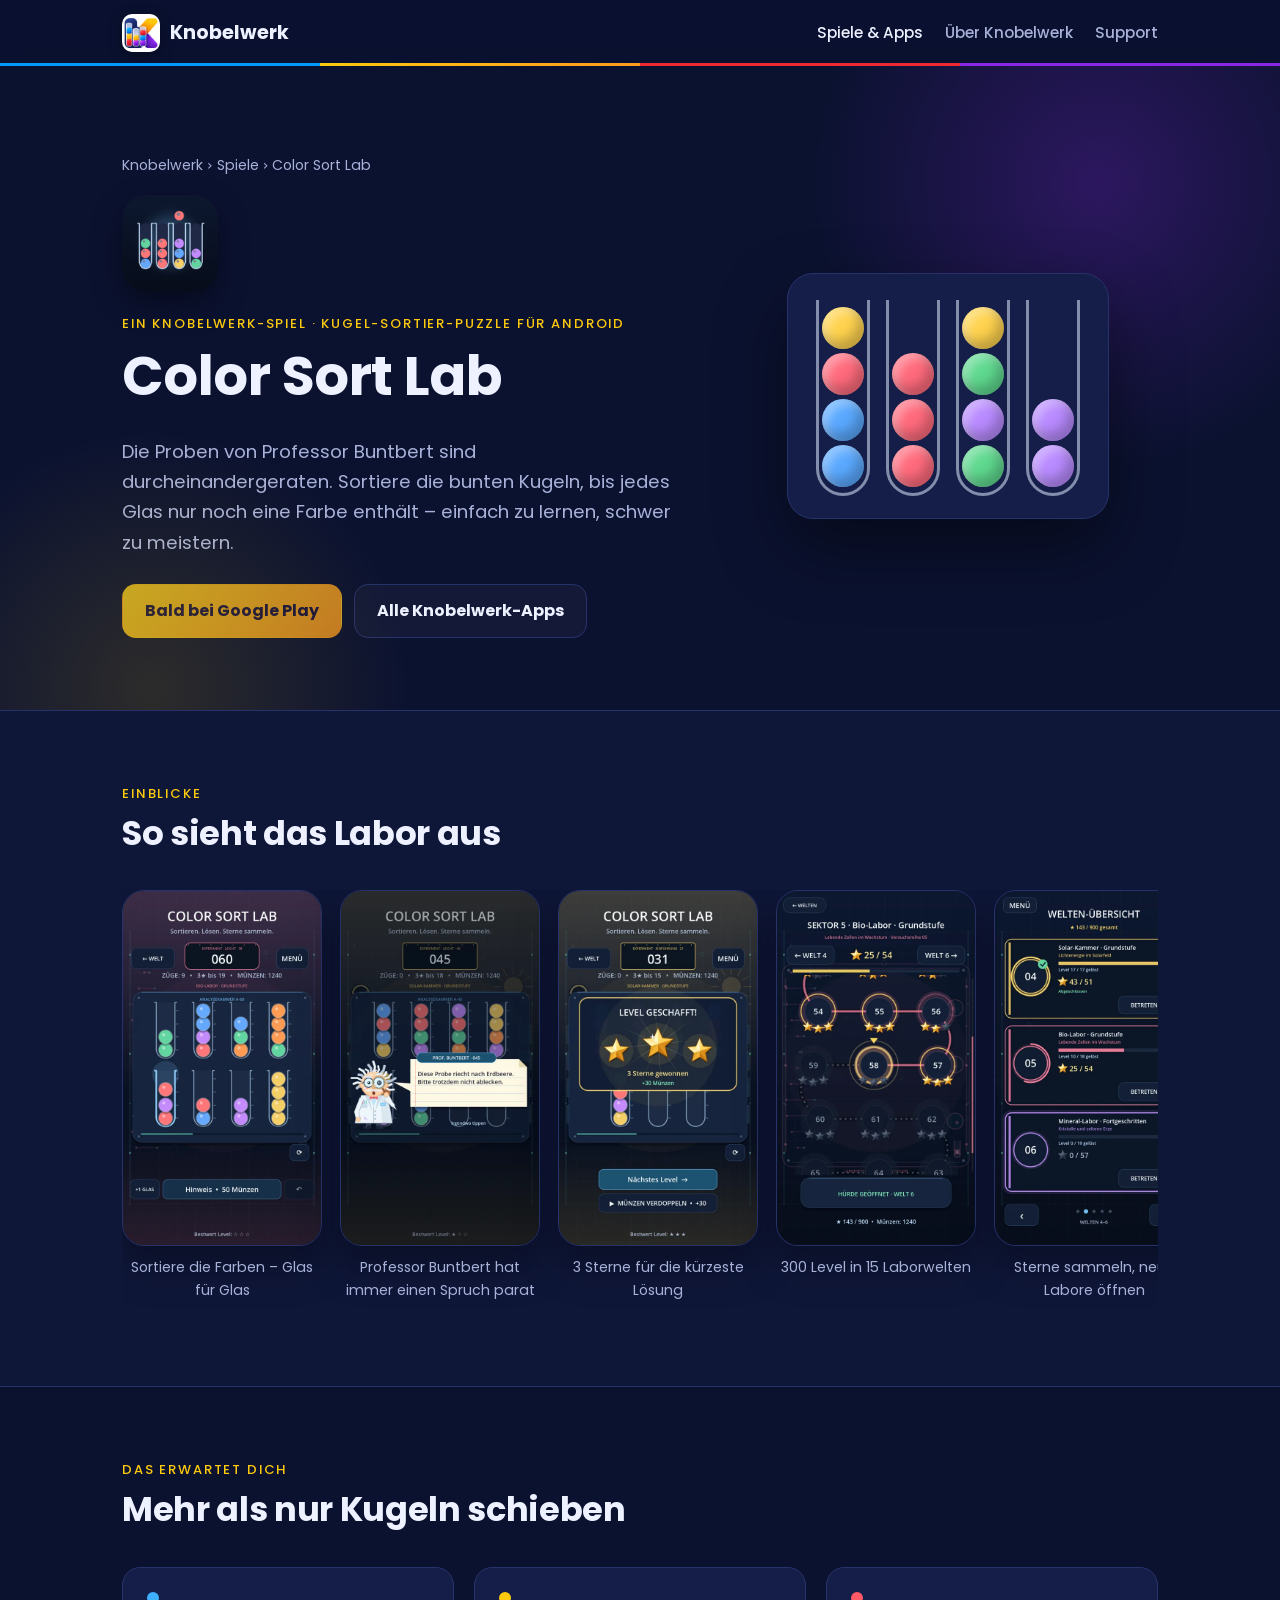
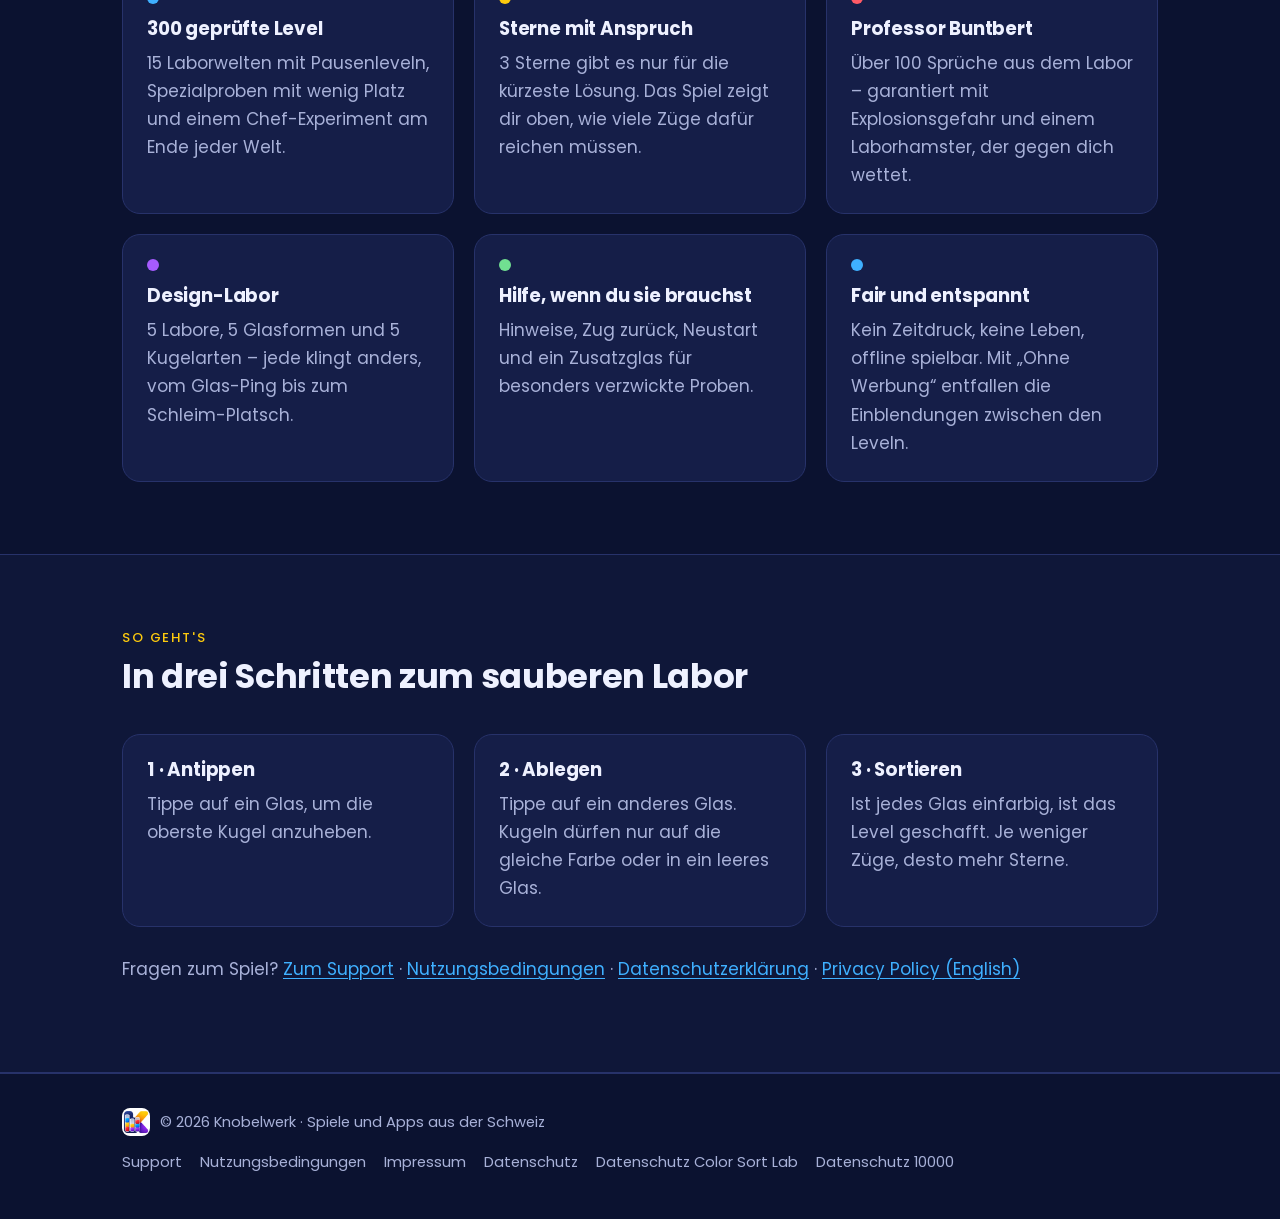
==== commit 0b9e57c6: "Add files via upload Neues Spiel Zehntausender" ====
--- a/color-sort-lab/index.html
+++ b/color-sort-lab/index.html
@@ -21,7 +21,7 @@
     <div class="wrap">
       <a class="brand" href="/"><img class="brand-mark" src="/img/knobelwerk-mark-96.png" alt="" width="38" height="38">Knobelwerk</a>
       <nav class="nav" aria-label="Hauptnavigation">
-        <a href="/#spiele" aria-current="page">Spiele</a>
+        <a href="/#spiele" aria-current="page">Spiele & Apps</a>
         <a href="/#studio" class="hide-sm">Über Knobelwerk</a>
         <a href="/support.html">Support</a>
       </nav>
@@ -38,7 +38,7 @@
           <p class="lead">Die Proben von Professor Buntbert sind durcheinandergeraten. Sortiere die bunten Kugeln, bis jedes Glas nur noch eine Farbe enthält – einfach zu lernen, schwer zu meistern.</p>
           <div class="btn-row">
             <a class="btn btn-primary" aria-disabled="true">Bald bei Google Play</a>
-            <a class="btn btn-ghost" href="/#spiele">Alle Knobelwerk-Spiele</a>
+            <a class="btn btn-ghost" href="/#spiele">Alle Knobelwerk-Apps</a>
           </div>
         </div>
         <div class="hero-art">
@@ -103,13 +103,14 @@
   </main>
   <footer class="site-footer">
     <div class="wrap">
-      <span class="foot-brand"><img src="/img/knobelwerk-mark-96.png" alt="" width="28" height="28">© 2026 Knobelwerk · Puzzle-Spiele aus der Schweiz</span>
+      <span class="foot-brand"><img src="/img/knobelwerk-mark-96.png" alt="" width="28" height="28">© 2026 Knobelwerk · Spiele und Apps aus der Schweiz</span>
       <nav aria-label="Rechtliches">
         <a href="/support.html">Support</a>
         <a href="/nutzungsbedingungen.html">Nutzungsbedingungen</a>
         <a href="/impressum.html">Impressum</a>
         <a href="/datenschutz.html">Datenschutz</a>
         <a href="/color-sort-lab/datenschutz.html">Datenschutz Color Sort Lab</a>
+        <a href="/zehntausend/datenschutz.html">Datenschutz 10000</a>
       </nav>
     </div>
   </footer>
--- a/style.css
+++ b/style.css
@@ -188,3 +188,7 @@
   .hero-compact { padding: 36px 0 28px; }
   .hero-compact .hero-art { display: none; }
 }
+
+/* Grosser Screenshot im Kopfbereich einer App-Seite */
+.phone-shot { width: 280px; height: auto; aspect-ratio: 9 / 16; border-radius: 30px; border: 6px solid #232c5c; box-shadow: 0 30px 70px rgba(0,0,0,.5); }
+@media (max-width: 860px) { .phone-shot { width: 220px; } }
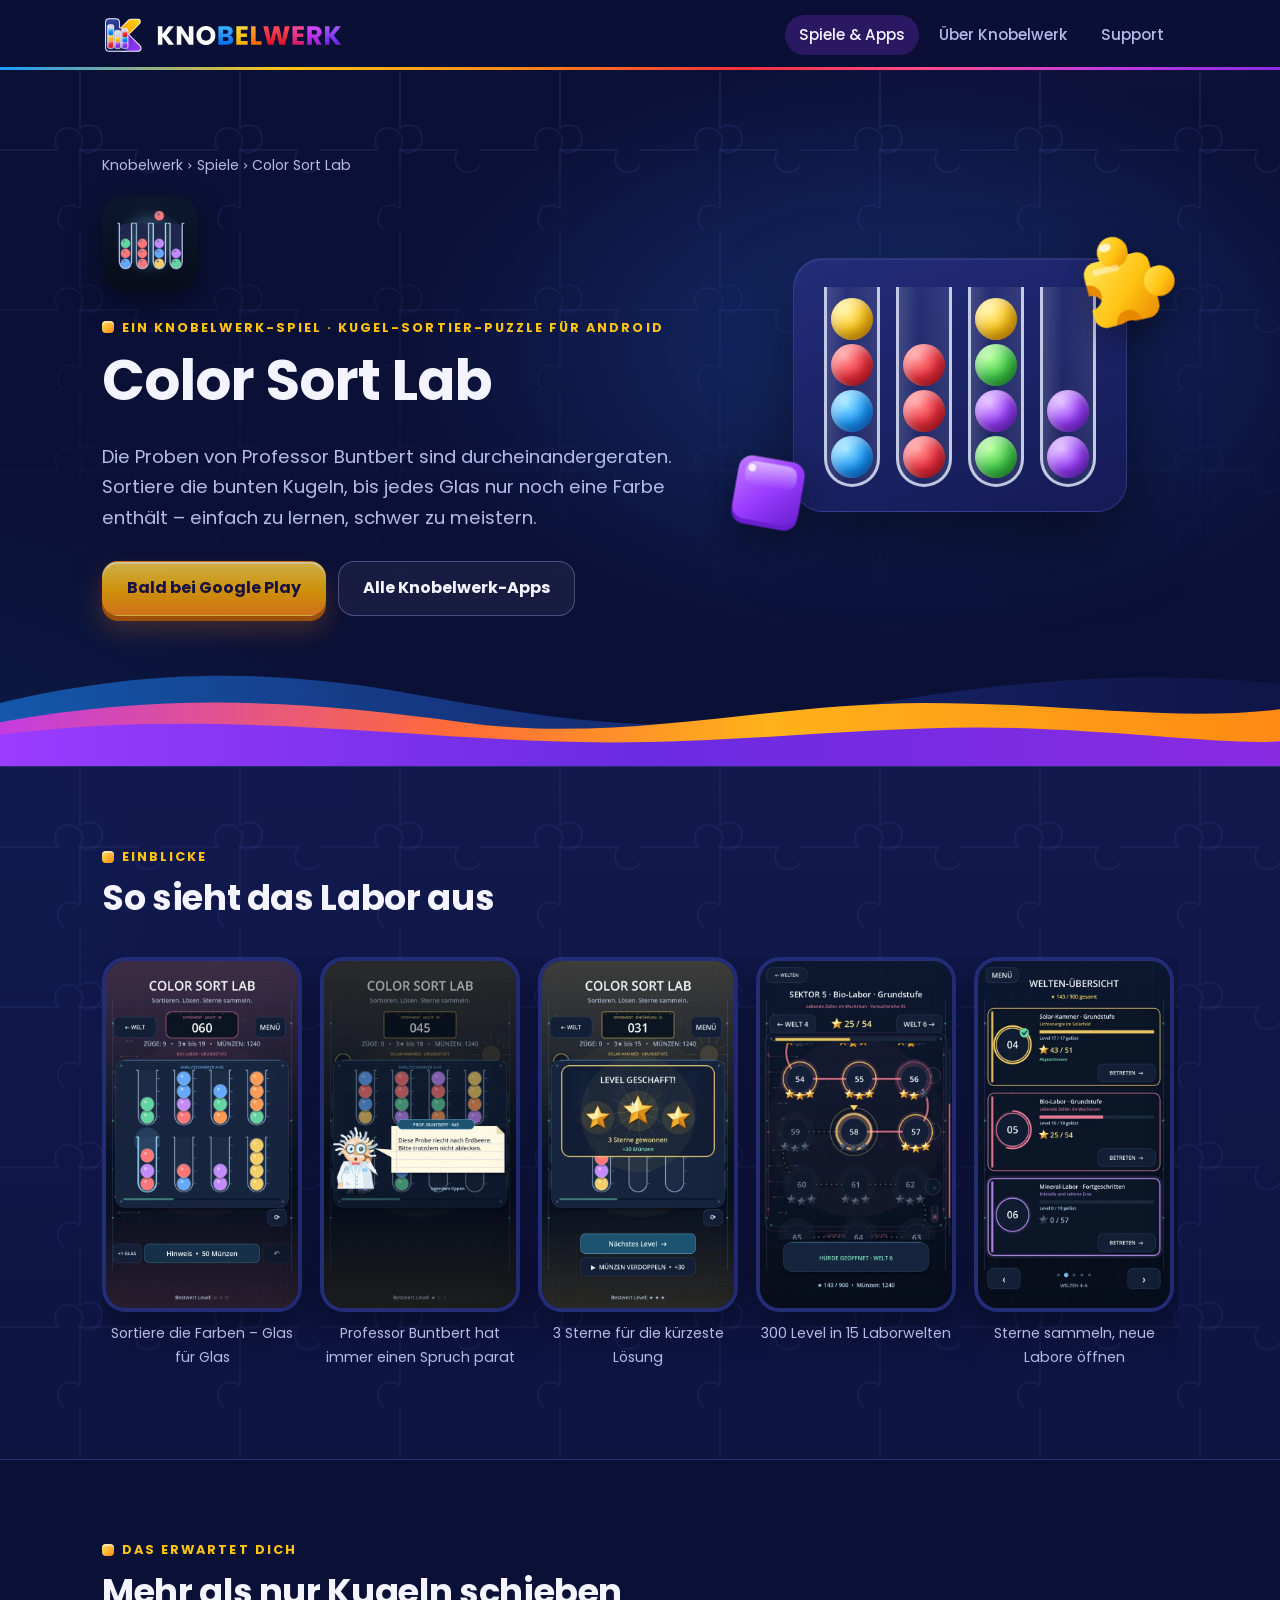
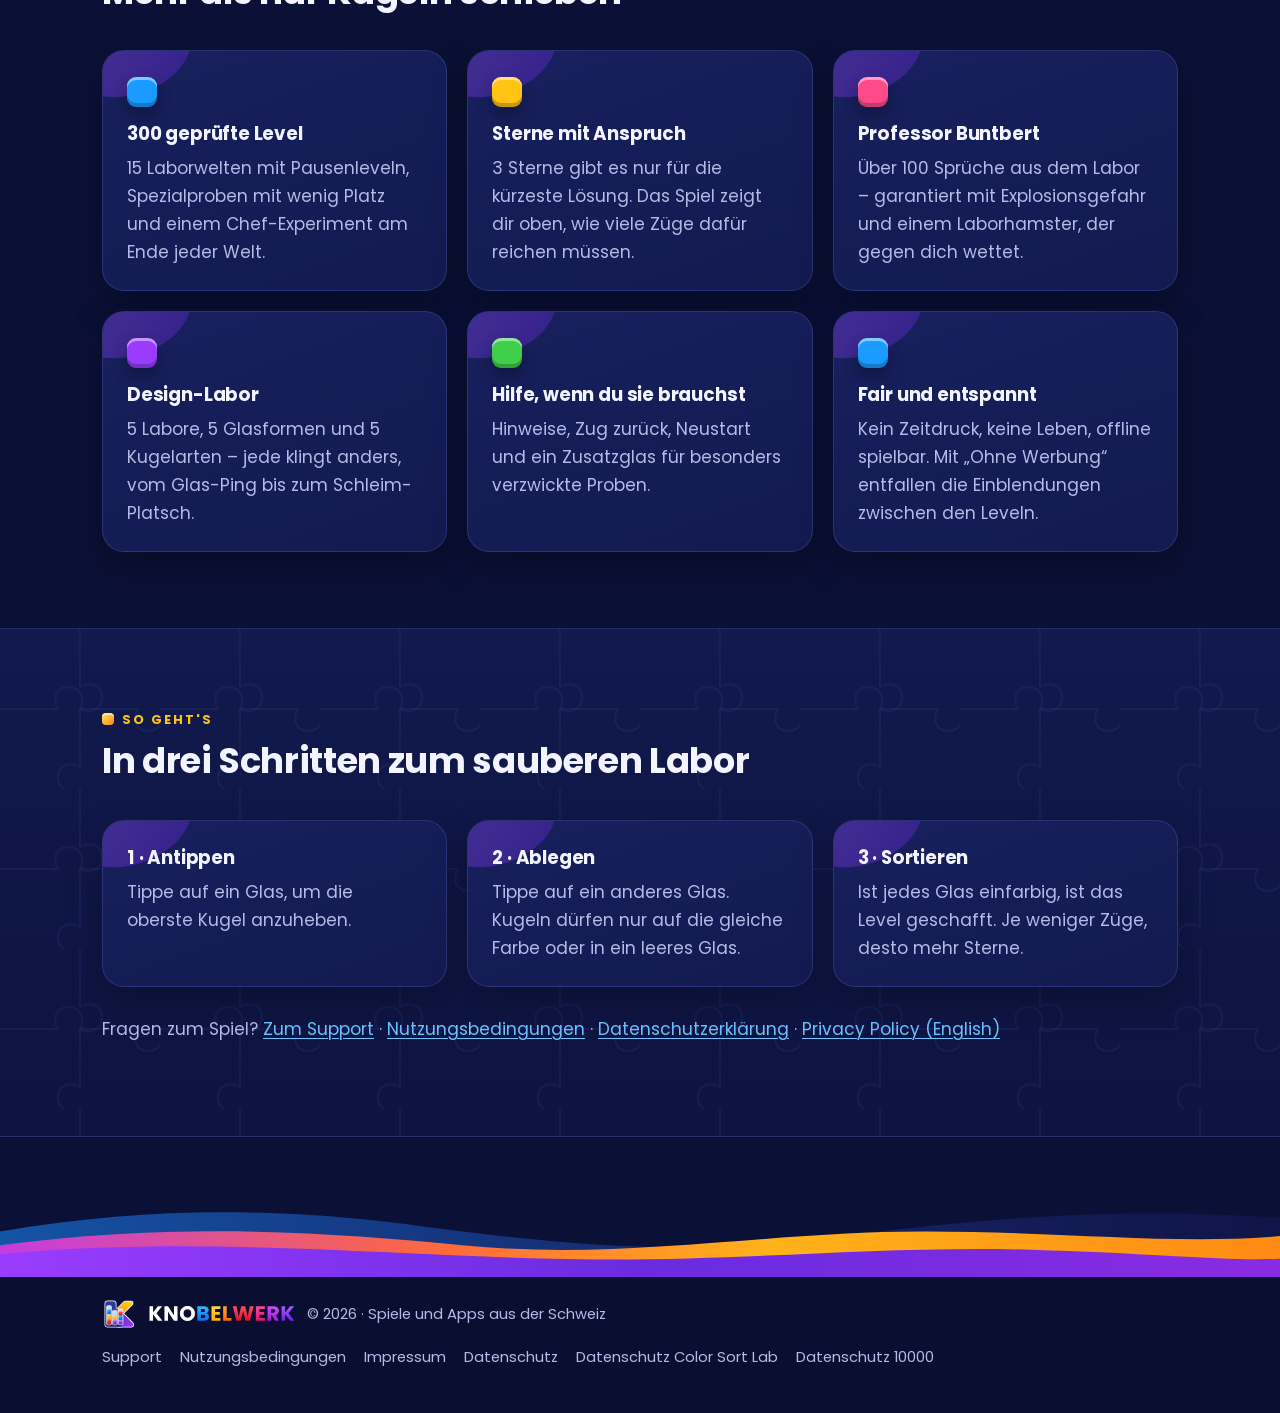
==== commit 3ff94df4: "Add files via upload" ====
--- a/color-sort-lab/index.html
+++ b/color-sort-lab/index.html
@@ -5,7 +5,7 @@
   <meta name="viewport" content="width=device-width, initial-scale=1">
   <title>Color Sort Lab – Kugel-Sortier-Puzzle | Knobelwerk</title>
   <meta name="description" content="Color Sort Lab: Sortiere bunte Kugeln in 300 geprüften Leveln und 15 Laborwelten – mit Professor Buntbert. Ein Spiel von Knobelwerk, bald im Google Play Store.">
-  <meta name="theme-color" content="#0b1230">
+  <meta name="theme-color" content="#0b1036">
   <meta property="og:title" content="Color Sort Lab – Kugel-Sortier-Puzzle | Knobelwerk">
   <meta property="og:description" content="Color Sort Lab: Sortiere bunte Kugeln in 300 geprüften Leveln und 15 Laborwelten – mit Professor Buntbert. Ein Spiel von Knobelwerk, bald im Google Play Store.">
   <meta property="og:type" content="website">
@@ -19,7 +19,7 @@
 <body>
   <header class="site-header">
     <div class="wrap">
-      <a class="brand" href="/"><img class="brand-mark" src="/img/knobelwerk-mark-96.png" alt="" width="38" height="38">Knobelwerk</a>
+      <a class="brand" href="/" aria-label="Knobelwerk – Startseite"><img class="brand-mark" src="/img/brand/knobelwerk-mark-kontur.svg" alt="" width="42" height="42"><img class="brand-word" src="/img/brand/knobelwerk-wordmark-hell.svg" alt="Knobelwerk" width="186" height="19"></a>
       <nav class="nav" aria-label="Hauptnavigation">
         <a href="/#spiele" aria-current="page">Spiele & Apps</a>
         <a href="/#studio" class="hide-sm">Über Knobelwerk</a>
@@ -103,7 +103,7 @@
   </main>
   <footer class="site-footer">
     <div class="wrap">
-      <span class="foot-brand"><img src="/img/knobelwerk-mark-96.png" alt="" width="28" height="28">© 2026 Knobelwerk · Spiele und Apps aus der Schweiz</span>
+      <span class="foot-brand"><img src="/img/brand/knobelwerk-mark-kontur.svg" alt="" width="34" height="34"><img class="foot-word" src="/img/brand/knobelwerk-wordmark-hell.svg" alt="Knobelwerk" width="147" height="15"><span>© 2026 · Spiele und Apps aus der Schweiz</span></span>
       <nav aria-label="Rechtliches">
         <a href="/support.html">Support</a>
         <a href="/nutzungsbedingungen.html">Nutzungsbedingungen</a>
--- a/style.css
+++ b/style.css
@@ -1,194 +1,321 @@
-/* Knobelwerk – gemeinsames Aussehen aller Seiten. Schriften liegen lokal (keine Google-Server). */
+/* Knobelwerk – gemeinsames Aussehen aller Seiten (Marken-Look 2026: dunkles Navy/Violett, bunte Klötze, Wellen).
+   Schriften liegen lokal (keine Google-Server). Marken-Grafiken liegen in /img/brand/. */
 @font-face { font-family: "Poppins"; src: url("/fonts/poppins-regular.woff2") format("woff2"); font-weight: 400; font-display: swap; }
 @font-face { font-family: "Poppins"; src: url("/fonts/poppins-medium.woff2") format("woff2"); font-weight: 500; font-display: swap; }
 @font-face { font-family: "Poppins"; src: url("/fonts/poppins-bold.woff2") format("woff2"); font-weight: 700; font-display: swap; }
 
 :root {
-  /* Farben aus dem Knobelwerk-Logo: Indigo, Gelb→Orange, Violett, Rot, Blau */
-  --bg: #0b1230;
-  --bg-2: #0f1739;
-  --panel: #151e48;
-  --line: #27326a;
-  --text: #eef1ff;
-  --muted: #a8b1d8;
-  --navy: #253a89;
-  --gold: #fdca0d;
-  --orange: #ff9a1f;
-  --blue: #3fb0ff;
-  --pink: #ff5a66;
-  --green: #71df91;
-  --violet: #a65bff;
-  --brand-gradient: linear-gradient(90deg, #029afd 0%, #029afd 25%, #fdca0d 25%, #ff9a1f 50%, #f02833 50%, #f02833 75%, #8b26e6 75%);
-  --radius: 18px;
-  --max: 1080px;
+  /* Hintergrund: dunkles Navy mit Violett-Stich, wie die dunklen Banner der Marke */
+  --bg: #0b1036;
+  --bg-2: #0f1646;
+  --panel: #18205e;
+  --panel-2: #121a50;
+  --line: rgba(132, 146, 255, .2);
+  --text: #f3f4ff;
+  --muted: #b3bbe6;
+  --navy: #1b2770;
+  /* Markenfarben aus dem Schriftzug KNOBELWERK */
+  --blue: #1a9bff;
+  --gold: #ffc414;
+  --orange: #ff8a14;
+  --red: #f22f3c;
+  --pink: #ff4a8a;
+  --magenta: #c43ce0;
+  --violet: #9a3cff;
+  --green: #3fcf4a;
+  --brand-gradient: linear-gradient(90deg, #1a9bff 0%, #ffc414 22%, #ff8a14 40%, #f22f3c 58%, #ff4a8a 72%, #c43ce0 86%, #8a2be2 100%);
+  --radius: 22px;
+  --max: 1120px;
 }
 
 * { box-sizing: border-box; }
 html { scroll-behavior: smooth; }
 body {
   margin: 0;
-  background: var(--bg);
+  background:
+    radial-gradient(900px 600px at 85% -10%, rgba(154, 60, 255, .22), transparent 70%),
+    radial-gradient(800px 600px at -10% 30%, rgba(26, 155, 255, .12), transparent 70%),
+    var(--bg);
   color: var(--text);
   font: 400 17px/1.65 "Poppins", system-ui, -apple-system, "Segoe UI", Roboto, sans-serif;
   -webkit-font-smoothing: antialiased;
+  overflow-x: hidden;
 }
 img { max-width: 100%; display: block; }
-a { color: var(--blue); text-decoration-thickness: 1px; text-underline-offset: 3px; }
-a:hover { color: #9fd6ff; }
-h1, h2, h3 { font-weight: 700; line-height: 1.2; margin: 0 0 .5em; letter-spacing: -0.01em; }
-h1 { font-size: clamp(2.1rem, 5vw, 3.4rem); }
-h2 { font-size: clamp(1.5rem, 3vw, 2.1rem); }
+a { color: #6cc4ff; text-decoration-thickness: 1px; text-underline-offset: 3px; }
+a:hover { color: #a9dcff; }
+h1, h2, h3 { font-weight: 700; line-height: 1.18; margin: 0 0 .5em; letter-spacing: -0.01em; }
+h1 { font-size: clamp(2.1rem, 5vw, 3.5rem); }
+h2 { font-size: clamp(1.55rem, 3vw, 2.2rem); }
 h3 { font-size: 1.15rem; }
 p { margin: 0 0 1em; }
-.wrap { max-width: var(--max); margin: 0 auto; padding: 0 22px; }
+.wrap { max-width: var(--max); margin: 0 auto; padding: 0 22px; position: relative; }
 .muted { color: var(--muted); }
-.eyebrow { color: var(--gold); font-weight: 500; font-size: .82rem; letter-spacing: .14em; text-transform: uppercase; margin-bottom: .7em; display: block; }
+.eyebrow { display: inline-flex; align-items: center; gap: 8px; color: var(--gold); font-weight: 700; font-size: .8rem; letter-spacing: .16em; text-transform: uppercase; margin-bottom: .8em; }
+.eyebrow::before { content: ""; width: 12px; height: 12px; border-radius: 4px; background: linear-gradient(135deg, #ffe25a, var(--orange)); box-shadow: inset 0 2px 0 rgba(255,255,255,.5); }
+/* Text in Markenfarben (wie der Schriftzug) */
+.rainbow { background: linear-gradient(90deg, #ffc414, #ff8a14 30%, #f22f3c 55%, #ff4a8a 75%, #a45cff); -webkit-background-clip: text; background-clip: text; color: transparent; }
 
 /* Kopfzeile */
-.site-header { position: sticky; top: 0; z-index: 10; background: rgba(11, 18, 48, .88); backdrop-filter: blur(10px); }
+.site-header { position: sticky; top: 0; z-index: 20; background: rgba(11, 16, 54, .86); backdrop-filter: blur(12px); -webkit-backdrop-filter: blur(12px); }
 .site-header::after { content: ""; position: absolute; left: 0; right: 0; bottom: 0; height: 3px; background: var(--brand-gradient); }
-.site-header .wrap { display: flex; align-items: center; justify-content: space-between; height: 66px; gap: 16px; }
-.brand { display: flex; align-items: center; gap: 10px; color: var(--text); text-decoration: none; font-weight: 700; font-size: 1.2rem; }
-.brand-mark { width: 38px; height: 38px; border-radius: 10px; box-shadow: 0 4px 14px rgba(0,0,0,.35); }
-.nav { display: flex; gap: 22px; }
-.nav a { color: var(--muted); text-decoration: none; font-weight: 500; font-size: .95rem; white-space: nowrap; }
-.nav a:hover, .nav a[aria-current="page"] { color: var(--text); }
-
-/* Hero */
-.hero { position: relative; overflow: hidden; padding: 88px 0 72px; }
-.hero::before { content: ""; position: absolute; inset: -30% -10% auto auto; width: 620px; height: 620px; border-radius: 50%;
-  background: radial-gradient(circle, rgba(139, 38, 230, .26), transparent 65%); pointer-events: none; }
-.hero::after { content: ""; position: absolute; inset: auto auto -40% -10%; width: 560px; height: 560px; border-radius: 50%;
-  background: radial-gradient(circle, rgba(253, 202, 13, .14), transparent 65%); pointer-events: none; }
-.hero .wrap { position: relative; display: grid; grid-template-columns: 1.15fr .85fr; gap: 48px; align-items: center; }
+.site-header .wrap { display: flex; align-items: center; justify-content: space-between; height: 70px; gap: 16px; }
+.brand { display: flex; align-items: center; gap: 12px; text-decoration: none; }
+.brand-mark { width: 42px; height: 42px; }
+.brand-word { height: 19px; width: auto; }
+.nav { display: flex; gap: 6px; }
+.nav a { color: var(--muted); text-decoration: none; font-weight: 500; font-size: .95rem; white-space: nowrap; padding: 7px 14px; border-radius: 999px; }
+.nav a:hover { color: var(--text); background: rgba(255,255,255,.06); }
+.nav a[aria-current="page"] { color: var(--text); background: rgba(154, 60, 255, .22); }
+
+/* Wellen unten an Abschnitten (Lila, Orange, Blau wie im Branding) */
+.waves { position: relative; }
+.waves::after { content: ""; position: absolute; left: 0; right: 0; bottom: -1px; height: clamp(70px, 11vw, 150px);
+  background: url("/img/brand/wellen.svg") bottom / 100% 100% no-repeat; pointer-events: none; z-index: 0; }
+
+/* Hero (Unterseiten: zweispaltig) */
+.hero { position: relative; overflow: hidden; padding: 84px 0 150px;
+  background: radial-gradient(700px 420px at 70% 40%, rgba(47, 120, 255, .28), transparent 70%); }
+.hero::before { content: ""; position: absolute; inset: 0; pointer-events: none;
+  background:
+    linear-gradient(transparent, transparent),
+    url("/img/brand/puzzle-muster.svg") 0 0 / 160px 160px;
+  -webkit-mask-image: linear-gradient(180deg, #000 0%, transparent 85%); mask-image: linear-gradient(180deg, #000 0%, transparent 85%); opacity: .8; }
+.hero::after { content: ""; position: absolute; left: 0; right: 0; bottom: -1px; height: clamp(70px, 11vw, 150px);
+  background: url("/img/brand/wellen.svg") bottom / 100% 100% no-repeat; pointer-events: none; }
+.hero .wrap { position: relative; z-index: 1; display: grid; grid-template-columns: 1.15fr .85fr; gap: 48px; align-items: center; }
 .hero p.lead { font-size: 1.15rem; color: var(--muted); max-width: 34em; }
-.hero-art { display: flex; justify-content: center; }
+.hero-art { display: flex; justify-content: center; position: relative; }
+.hero-art::before { content: ""; position: absolute; width: 112px; height: 108px; right: -6px; top: -30px; background: url("/img/brand/puzzle-gelb.svg") center / contain no-repeat; transform: rotate(-14deg); filter: drop-shadow(0 12px 18px rgba(0,0,0,.4)); z-index: 2; }
+.hero-art::after { content: ""; position: absolute; width: 74px; height: 74px; left: -10px; bottom: -18px; background: url("/img/brand/block-violett.svg") center / contain no-repeat; transform: rotate(10deg); filter: drop-shadow(0 12px 18px rgba(0,0,0,.4)); z-index: 2; }
+
+/* Startseite: Marken-Banner */
+.brand-hero { position: relative; overflow: hidden; text-align: center; padding: 70px 0 190px;
+  background:
+    radial-gradient(560px 360px at 50% 34%, rgba(70, 130, 255, .45), transparent 70%),
+    radial-gradient(900px 500px at 50% 100%, rgba(154, 60, 255, .35), transparent 70%); }
+.brand-hero::before { content: ""; position: absolute; inset: 0; background: url("/img/brand/puzzle-muster.svg") 0 0 / 160px 160px; opacity: .7;
+  -webkit-mask-image: radial-gradient(closest-side, transparent 30%, #000); mask-image: radial-gradient(closest-side, transparent 30%, #000); pointer-events: none; }
+.brand-hero::after { content: ""; position: absolute; left: 0; right: 0; bottom: -1px; height: clamp(90px, 13vw, 190px);
+  background: url("/img/brand/wellen.svg") bottom / 100% 100% no-repeat; pointer-events: none; z-index: 1; }
+.brand-hero .wrap { z-index: 2; }
+.lockup { display: flex; align-items: center; justify-content: center; gap: clamp(14px, 2.4vw, 28px); margin: 0 auto 34px; }
+.lockup .mark { width: clamp(96px, 14vw, 168px); height: auto; filter: drop-shadow(0 18px 30px rgba(0,0,0,.45)); }
+.lockup .word { width: clamp(220px, 44vw, 560px); height: auto; filter: drop-shadow(0 6px 14px rgba(0,0,0,.35)); }
+.brand-hero h1 { max-width: 15em; margin-left: auto; margin-right: auto; }
+.brand-hero .lead { font-size: 1.15rem; color: var(--muted); max-width: 36em; margin: 0 auto; }
+.brand-hero .btn-row { justify-content: center; }
+
+/* Schwebende Deko (nur Zierde, aria-hidden) */
+.deco { position: absolute; z-index: 2; pointer-events: none; filter: drop-shadow(0 16px 22px rgba(0,0,0,.45)); }
+.deco img { width: 100%; height: auto; }
+.float { animation: float 6s ease-in-out infinite; }
+.float.slow { animation-duration: 8s; animation-delay: -2s; }
+@keyframes float { 0%, 100% { translate: 0 0; } 50% { translate: 0 -12px; } }
+.sparkle { position: absolute; z-index: 1; width: 16px; height: 16px; border-radius: 4px; background: rgba(120, 140, 255, .28); transform: rotate(25deg); pointer-events: none; }
+.d-stack { left: max(-30px, calc(50% - 720px)); bottom: 90px; width: clamp(150px, 17vw, 230px); }
+.d-stack .row { display: flex; gap: 4px; }
+.d-stack .row + .row { margin-top: -4px; }
+.d-stack .row img { width: 33%; }
+.d-tube { left: clamp(120px, 15vw, 250px); bottom: 110px; width: clamp(56px, 6.5vw, 92px); transform: rotate(6deg); }
+.d-puzzle-l { left: 5%; top: 60px; width: clamp(64px, 8vw, 110px); transform: rotate(-18deg); }
+.d-puzzle-r { right: 7%; top: 70px; width: clamp(60px, 7vw, 96px); transform: rotate(16deg); }
+.d-tetro { right: max(-10px, calc(50% - 700px)); bottom: 110px; width: clamp(140px, 15vw, 210px); }
+.d-tetro .row { display: flex; justify-content: center; }
+.d-tetro .row + .row { margin-top: -6px; }
+.d-tetro .row img { width: 33%; }
+.d-cube { right: clamp(150px, 16vw, 260px); bottom: 70px; width: clamp(60px, 6vw, 86px); transform: rotate(-12deg); }
+@media (prefers-reduced-motion: reduce) { .float, .ball.float { animation: none; } html { scroll-behavior: auto; } }
 
 /* Kugel-Dekoration (reines CSS, kein Bild) */
-.tubes { display: flex; gap: 16px; align-items: flex-end; padding: 26px 28px 22px; background: var(--panel); border: 1px solid var(--line); border-radius: 26px; box-shadow: 0 30px 70px rgba(0,0,0,.45); }
-.tube { width: 54px; height: 196px; border: 3px solid rgba(220, 235, 255, .55); border-top: none; border-radius: 0 0 28px 28px; display: flex; flex-direction: column-reverse; align-items: center; gap: 4px; padding: 6px 0; }
-.ball { width: 42px; height: 42px; border-radius: 50%; box-shadow: inset -6px -8px 12px rgba(0,0,0,.25), inset 6px 6px 10px rgba(255,255,255,.35); }
-.ball.r { background: #ff6b7d; } .ball.b { background: #5aa9ff; } .ball.g { background: #5fd98f; } .ball.y { background: #ffd34f; } .ball.v { background: #b98bff; }
+.tubes { position: relative; display: flex; gap: 16px; align-items: flex-end; padding: 28px 30px 24px; background: linear-gradient(160deg, #222c78, #141b55); border: 1px solid var(--line); border-radius: 30px; box-shadow: 0 30px 70px rgba(0,0,0,.5), inset 0 1px 0 rgba(255,255,255,.08); }
+.tube { width: 56px; height: 200px; border: 3px solid rgba(232, 238, 255, .8); border-top: none; border-radius: 0 0 30px 30px; display: flex; flex-direction: column-reverse; align-items: center; gap: 4px; padding: 6px 0;
+  background: linear-gradient(90deg, rgba(255,255,255,.16), rgba(255,255,255,.03) 40%, rgba(255,255,255,.1)); }
+.ball { width: 42px; height: 42px; border-radius: 50%; box-shadow: inset -6px -8px 12px rgba(0,0,0,.28), inset 6px 6px 10px rgba(255,255,255,.45); }
+.ball.r { background: radial-gradient(circle at 35% 30%, #ff9a9a, #f22f3c 55%, #b50f1d); }
+.ball.b { background: radial-gradient(circle at 35% 30%, #9ee6ff, #1a9bff 55%, #0a55c8); }
+.ball.g { background: radial-gradient(circle at 35% 30%, #b8ff9a, #3fcf4a 55%, #1f8a2c); }
+.ball.y { background: radial-gradient(circle at 35% 30%, #fff3a0, #ffc414 55%, #e08a00); }
+.ball.v { background: radial-gradient(circle at 35% 30%, #e0b8ff, #9a3cff 55%, #5e18c0); }
 .ball.float { animation: bob 2.6s ease-in-out infinite; }
 @keyframes bob { 0%, 100% { transform: translateY(-58px); } 50% { transform: translateY(-70px); } }
-@media (prefers-reduced-motion: reduce) { .ball.float { animation: none; transform: translateY(-62px); } html { scroll-behavior: auto; } }
 
 /* Knöpfe */
-.btn-row { display: flex; flex-wrap: wrap; gap: 12px; margin-top: 26px; }
-.btn { display: inline-flex; align-items: center; gap: 10px; padding: 13px 22px; border-radius: 14px; font-weight: 700; text-decoration: none; font-size: 1rem; border: 1px solid transparent; }
-.btn-primary { background: linear-gradient(135deg, #ffd51f, var(--orange)); color: #1a1240; }
-.btn-primary:hover { background: linear-gradient(135deg, #ffe066, #ffb04d); color: #1a1240; }
-.btn-ghost { border-color: var(--line); color: var(--text); background: rgba(255,255,255,.03); }
-.btn-ghost:hover { border-color: var(--blue); color: var(--text); }
-.btn[aria-disabled="true"] { opacity: .75; cursor: default; }
+.btn-row { display: flex; flex-wrap: wrap; gap: 12px; margin-top: 28px; }
+.btn { display: inline-flex; align-items: center; gap: 10px; padding: 13px 24px; border-radius: 16px; font-weight: 700; text-decoration: none; font-size: 1rem; border: 1px solid transparent; white-space: nowrap; transition: transform .15s ease, box-shadow .15s ease; }
+.btn-primary { background: linear-gradient(180deg, #ffd84a, #ffb000 55%, var(--orange)); color: #1a1240; box-shadow: 0 5px 0 #c05f00, 0 14px 26px rgba(255, 138, 20, .28), inset 0 2px 0 rgba(255,255,255,.55); }
+.btn-primary:hover { color: #1a1240; transform: translateY(-2px); box-shadow: 0 7px 0 #c05f00, 0 18px 30px rgba(255, 138, 20, .35), inset 0 2px 0 rgba(255,255,255,.55); }
+.btn-primary:active { transform: translateY(3px); box-shadow: 0 2px 0 #c05f00, inset 0 2px 0 rgba(255,255,255,.55); }
+.btn-ghost { border-color: rgba(170, 180, 255, .35); color: var(--text); background: rgba(255,255,255,.05); }
+.btn-ghost:hover { border-color: var(--violet); color: var(--text); background: rgba(154, 60, 255, .18); }
+.btn[aria-disabled="true"] { opacity: .8; cursor: default; transform: none; }
 
 /* Abschnitte */
-section { padding: 72px 0; }
-section.alt { background: var(--bg-2); border-top: 1px solid var(--line); border-bottom: 1px solid var(--line); }
-.section-head { max-width: 640px; margin-bottom: 36px; }
+section { padding: 76px 0; position: relative; }
+section.alt { background: linear-gradient(180deg, rgba(18, 26, 80, .9), rgba(14, 20, 66, .9)); border-top: 1px solid var(--line); border-bottom: 1px solid var(--line); }
+section.alt::before { content: ""; position: absolute; inset: 0; background: url("/img/brand/puzzle-muster.svg") 0 0 / 160px 160px; opacity: .55; pointer-events: none; }
+section > .wrap { z-index: 1; }
+.section-head { max-width: 660px; margin-bottom: 38px; }
+.section-head.center { margin-left: auto; margin-right: auto; text-align: center; }
 
 /* App-Karte */
-.app-card { display: grid; grid-template-columns: auto 1fr auto; gap: 26px; align-items: center; background: var(--panel); border: 1px solid var(--line); border-radius: var(--radius); padding: 26px; }
+.app-card { display: grid; grid-template-columns: auto 1fr auto; gap: 26px; align-items: center; background: linear-gradient(160deg, var(--panel), var(--panel-2)); border: 1px solid var(--line); border-radius: var(--radius); padding: 26px; }
 .app-card img.icon { width: 108px; height: 108px; border-radius: 26px; box-shadow: 0 12px 30px rgba(0,0,0,.4); }
 .app-card h3 { font-size: 1.45rem; margin-bottom: .2em; }
-.tag { display: inline-block; font-size: .78rem; font-weight: 500; padding: 3px 10px; border-radius: 999px; background: rgba(253, 202, 13, .14); color: var(--gold); margin-bottom: 8px; }
-
-/* Raster */
+.tag { display: inline-block; font-size: .78rem; font-weight: 700; padding: 4px 12px; border-radius: 999px; background: rgba(255, 196, 20, .16); color: var(--gold); margin-bottom: 10px; border: 1px solid rgba(255, 196, 20, .3); }
+
+/* Raster und Karten (Kacheln mit Orange-Ecke wie im Branding) */
 .grid-3 { display: grid; grid-template-columns: repeat(3, 1fr); gap: 20px; }
-.card { background: var(--panel); border: 1px solid var(--line); border-radius: var(--radius); padding: 24px; }
-.card .dot { width: 12px; height: 12px; border-radius: 50%; margin-bottom: 14px; }
+.card { position: relative; overflow: hidden; background: linear-gradient(160deg, var(--panel), var(--panel-2)); border: 1px solid var(--line); border-radius: var(--radius); padding: 26px 24px 24px; box-shadow: 0 16px 36px rgba(0,0,0,.25); }
+.card::before { content: ""; position: absolute; left: -40px; top: -46px; width: 130px; height: 90px; border-radius: 50%; background: linear-gradient(135deg, #a45cff, #6a22e0); opacity: .35; transform: rotate(-18deg); pointer-events: none; }
+.card > * { position: relative; }
+/* Farbpunkt als glänzender Klotz */
+.card .dot { width: 30px; height: 30px; border-radius: 9px; margin-bottom: 16px;
+  box-shadow: inset 0 -4px 0 rgba(0,0,0,.22), inset 0 3px 0 rgba(255,255,255,.45), 0 8px 16px rgba(0,0,0,.3); }
 .card p { color: var(--muted); margin: 0; }
 
 /* Screenshots */
-.shots { display: grid; grid-auto-flow: column; grid-auto-columns: minmax(200px, 1fr); gap: 18px; overflow-x: auto; padding-bottom: 12px; scroll-snap-type: x mandatory; }
+.shots { display: grid; grid-auto-flow: column; grid-auto-columns: minmax(200px, 1fr); gap: 18px; overflow-x: auto; padding-bottom: 14px; scroll-snap-type: x mandatory; }
 .shots figure { margin: 0; scroll-snap-align: start; }
-.shots img { border-radius: 22px; border: 1px solid var(--line); box-shadow: 0 18px 40px rgba(0,0,0,.35); width: 100%; height: auto; aspect-ratio: 9 / 16; }
+.shots img { border-radius: 24px; border: 4px solid #232d78; box-shadow: 0 18px 40px rgba(0,0,0,.4); width: 100%; height: auto; aspect-ratio: 9 / 16; }
 .shots figcaption { color: var(--muted); font-size: .88rem; margin-top: 10px; text-align: center; }
 
 /* FAQ */
-details { background: var(--panel); border: 1px solid var(--line); border-radius: 14px; padding: 4px 20px; margin-bottom: 12px; }
-summary { cursor: pointer; font-weight: 500; padding: 14px 0; list-style: none; position: relative; padding-right: 28px; }
+details { background: linear-gradient(160deg, var(--panel), var(--panel-2)); border: 1px solid var(--line); border-radius: 16px; padding: 4px 20px; margin-bottom: 12px; }
+details[open] { border-color: rgba(154, 60, 255, .5); }
+summary { cursor: pointer; font-weight: 500; padding: 14px 0; list-style: none; position: relative; padding-right: 36px; }
 summary::-webkit-details-marker { display: none; }
-summary::after { content: "+"; position: absolute; right: 0; top: 10px; font-size: 1.4rem; color: var(--gold); }
-details[open] summary::after { content: "–"; }
+summary::after { content: "+"; position: absolute; right: 0; top: 12px; width: 26px; height: 26px; border-radius: 8px; display: grid; place-items: center; font-size: 1.1rem; font-weight: 700; color: #1a1240; background: linear-gradient(180deg, #ffd84a, var(--orange)); line-height: 1; }
+details[open] summary::after { content: "–"; background: linear-gradient(180deg, #c27bff, var(--violet)); color: #fff; }
 details p, details ul { color: var(--muted); }
 
 /* Textseiten (Datenschutz, Impressum) */
-.doc { max-width: 780px; padding: 56px 22px 80px; margin: 0 auto; }
-.doc h1 { font-size: clamp(1.8rem, 4vw, 2.4rem); }
+.doc { max-width: 800px; padding: 56px 22px 80px; margin: 0 auto; position: relative; }
+.doc h1 { font-size: clamp(1.8rem, 4vw, 2.5rem); padding-bottom: .4em; margin-bottom: .8em; background: var(--brand-gradient) left bottom / 120px 4px no-repeat; }
 .doc h2 { font-size: 1.25rem; margin-top: 2em; color: var(--gold); }
 .doc h3 { margin-top: 1.4em; }
 .doc li { margin-bottom: .4em; }
-.box { background: var(--panel); border: 1px solid var(--line); border-radius: 14px; padding: 16px 20px; margin: 18px 0; }
+.box { background: linear-gradient(160deg, var(--panel), var(--panel-2)); border: 1px solid var(--line); border-radius: 16px; padding: 16px 20px; margin: 18px 0; }
 table { width: 100%; border-collapse: collapse; font-size: .95rem; margin: 12px 0; }
 th, td { text-align: left; vertical-align: top; padding: 9px 10px; border-bottom: 1px solid var(--line); }
 th { color: var(--muted); font-weight: 500; }
 .table-scroll { overflow-x: auto; }
 
 /* Fusszeile */
-.site-footer { border-top: 1px solid var(--line); padding: 34px 0 44px; color: var(--muted); font-size: .92rem; }
+.site-footer { position: relative; margin-top: 40px; padding: 120px 0 44px; color: var(--muted); font-size: .92rem; background: linear-gradient(180deg, transparent 0 80px, #0a0e30 80px); }
+.site-footer::before { content: ""; position: absolute; left: 0; right: 0; top: 0; height: 100px; background: url("/img/brand/wellen.svg") bottom / 100% 100% no-repeat; }
 .site-footer .wrap { display: flex; flex-wrap: wrap; gap: 14px 28px; justify-content: space-between; align-items: center; }
-.site-footer nav { display: flex; flex-wrap: wrap; gap: 18px; }
+.site-footer nav { display: flex; flex-wrap: wrap; gap: 8px 18px; }
 .site-footer a { color: var(--muted); text-decoration: none; }
 .site-footer a:hover { color: var(--text); }
-
+.foot-brand { display: flex; align-items: center; gap: 12px; flex-wrap: wrap; }
+.foot-brand img { width: 34px; height: 34px; }
+.foot-brand img.foot-word { width: auto; height: 15px; }
+
+/* Spiele-Übersicht (wächst mit jeder neuen App) */
+.game-grid { display: grid; grid-template-columns: repeat(auto-fill, minmax(240px, 1fr)); gap: 22px; }
+.game-card .btn { padding: 12px 18px; }
+.game-card { display: flex; flex-direction: column; position: relative; overflow: hidden; padding: 28px 26px 26px; border-radius: 26px;
+  background: linear-gradient(165deg, #1f2a80 0%, #151d5c 55%, #121850 100%); border: 1px solid var(--line);
+  box-shadow: 0 22px 44px rgba(0,0,0,.35), inset 0 1px 0 rgba(255,255,255,.08); transition: transform .2s ease, box-shadow .2s ease; }
+.game-card:hover { transform: translateY(-4px); box-shadow: 0 28px 54px rgba(0,0,0,.45), 0 0 0 1px rgba(154, 60, 255, .5); }
+/* Orange-Welle oben links, Lila-Welle unten – wie die Kacheln im Marken-Board */
+.game-card::before { content: ""; position: absolute; left: -60px; top: -70px; width: 220px; height: 140px; border-radius: 50%; transform: rotate(-20deg);
+  background: linear-gradient(120deg, #ffcf2a, #ff8a14); opacity: .9; }
+.game-card::after { content: ""; position: absolute; left: 0; right: 0; bottom: -1px; height: 70px; background: url("/img/brand/wellen.svg") bottom / 220% 100% no-repeat; opacity: .85; pointer-events: none; }
+.game-card > * { position: relative; z-index: 1; }
+.game-card .icon { width: 92px; height: 92px; border-radius: 24px; box-shadow: 0 0 0 4px rgba(255,255,255,.9), 0 14px 30px rgba(0,0,0,.45); margin: 6px 0 22px; }
+.game-card .tag { align-self: flex-start; }
+.game-card h3 { font-size: 1.4rem; margin-bottom: .25em; }
+.game-card p { color: var(--muted); }
+.game-card .btn-row { margin-top: auto; padding-top: 10px; }
+.game-card.soon { background: transparent; border: 2px dashed var(--line); align-items: center; justify-content: center; text-align: center; min-height: 320px; }
+.game-card.soon::before, .game-card.soon::after { display: none; }
+.soon-icon { width: 92px; height: 92px; border-radius: 22px; display: grid; place-items: center; font-size: 2.6rem; font-weight: 700; color: #fff; margin-bottom: 18px;
+  background: linear-gradient(135deg, var(--navy), #8b26e6); box-shadow: 0 12px 30px rgba(0,0,0,.35); }
+
+/* Spiele in Entwicklung */
+.tag-dev { background: rgba(154, 60, 255, .22); color: #dcbcff; border-color: rgba(154, 60, 255, .45); }
+.game-card.dev::before { background: linear-gradient(120deg, #c27bff, #7a2be0); }
+.game-card.dev .btn-primary { background: rgba(255,255,255,.06); color: var(--text); border: 1px solid rgba(170, 180, 255, .4); box-shadow: none; }
+.game-card.dev .btn-primary:hover { border-color: var(--violet); background: rgba(154, 60, 255, .25); color: #fff; }
+
+/* Werte-Karten auf der Startseite */
+.value-icon { width: 64px; height: 64px; margin: -4px 0 14px; filter: drop-shadow(0 10px 14px rgba(0,0,0,.4)); }
+
+/* Brotkrümel-Navigation */
+.crumbs { font-size: .88rem; color: var(--muted); margin-bottom: 18px; }
+.crumbs a { color: var(--muted); text-decoration: none; }
+.crumbs a:hover { color: var(--text); }
+
+/* Studio-Abschnitt */
+.studio { display: grid; grid-template-columns: auto 1fr; gap: 48px; align-items: center; }
+.studio-badge { position: relative; width: 220px; height: 220px; border-radius: 50%; display: grid; place-items: center;
+  background: radial-gradient(circle at 50% 40%, #2f4fd8, #1b2770 60%, #121a52); box-shadow: 0 0 0 6px rgba(255,255,255,.06), 0 0 60px rgba(70, 130, 255, .45), 0 24px 50px rgba(0,0,0,.45); }
+.studio-badge img { width: 150px; height: 150px; }
+.studio-badge::after { content: ""; position: absolute; right: -14px; bottom: 6px; width: 70px; height: 70px; background: url("/img/brand/puzzle-gelb.svg") center / contain no-repeat; transform: rotate(18deg); filter: drop-shadow(0 8px 12px rgba(0,0,0,.4)); }
+.studio > img { width: 180px; height: 180px; }
+
+/* Kontakt-Kachel */
+.contact-tile { position: relative; overflow: hidden; border-radius: 30px; padding: 48px clamp(22px, 5vw, 56px) 110px; text-align: center;
+  background: radial-gradient(500px 260px at 50% 0%, rgba(70, 130, 255, .45), transparent 70%), linear-gradient(165deg, #1f2a80, #121850);
+  border: 1px solid var(--line); box-shadow: 0 30px 60px rgba(0,0,0,.4); }
+.contact-tile::after { content: ""; position: absolute; left: 0; right: 0; bottom: -1px; height: 100px; background: url("/img/brand/wellen.svg") bottom / 100% 100% no-repeat; }
+.contact-tile > * { position: relative; z-index: 1; }
+.contact-tile .section-head { margin: 0 auto; }
+.contact-tile .btn-row { justify-content: center; }
+.bulb { width: 64px; height: 64px; margin: 0 auto 14px; display: block; filter: drop-shadow(0 0 18px rgba(255, 210, 60, .6)); }
+
+/* Grosser Screenshot im Kopfbereich einer App-Seite */
+.phone-shot { width: 280px; height: auto; aspect-ratio: 9 / 16; border-radius: 32px; border: 6px solid #2a3590; box-shadow: 0 0 0 2px rgba(255,255,255,.12), 0 30px 70px rgba(0,0,0,.55), 0 0 80px rgba(70, 130, 255, .3); }
+
+/* Knobelwerk-Marke (alte Logo-Karte, wird nicht mehr verwendet) */
+.logo-card { background: #fff; border-radius: 34px; padding: 26px 30px; box-shadow: 0 30px 70px rgba(0,0,0,.5); max-width: 440px; width: 100%; }
+.logo-card img { width: 100%; height: auto; }
+
+@media (max-width: 1000px) {
+  .d-tube, .d-cube { display: none; }
+}
 @media (max-width: 860px) {
-  .hero { padding: 56px 0 48px; }
-  .hero .wrap { grid-template-columns: 1fr; gap: 40px; }
+  .hero { padding: 52px 0 120px; }
+  .hero .wrap { grid-template-columns: 1fr; gap: 44px; }
+  .hero-art::before { width: 80px; height: 78px; right: 8%; }
+  .brand-hero { padding: 44px 0 150px; }
+  .lockup { flex-direction: column; gap: 16px; margin-bottom: 26px; }
+  .d-puzzle-l { left: -18px; top: 24px; width: 64px; }
+  .d-puzzle-r { right: -10px; top: 40px; width: 58px; }
+  .d-stack { left: -40px; bottom: 60px; width: 130px; opacity: .9; }
+  .d-tetro { right: -40px; bottom: 60px; width: 130px; opacity: .9; }
   .grid-3 { grid-template-columns: 1fr; }
   .app-card { grid-template-columns: 1fr; text-align: left; }
   .app-card img.icon { width: 84px; height: 84px; border-radius: 20px; }
   .app-card .btn { justify-content: center; }
   .wrap { padding: 0 18px; }
-  .brand { font-size: 1.05rem; gap: 8px; }
-  .brand-mark { width: 34px; height: 34px; }
-  .nav { gap: 14px; }
-  .nav a { font-size: .9rem; }
+  .site-header .wrap { height: 62px; }
+  .brand { gap: 9px; }
+  .brand-mark { width: 36px; height: 36px; }
+  .brand-word { height: 15px; }
+  .nav { gap: 2px; }
+  .nav a { font-size: .88rem; padding: 6px 9px; }
   .nav a.hide-sm { display: none; }
   .tube { width: 44px; height: 164px; }
   .ball { width: 34px; height: 34px; }
   @keyframes bob { 0%, 100% { transform: translateY(-48px); } 50% { transform: translateY(-58px); } }
-}
-
-/* Knobelwerk-Marke */
-.logo-card { background: #fff; border-radius: 34px; padding: 26px 30px; box-shadow: 0 30px 70px rgba(0,0,0,.5); max-width: 440px; width: 100%; }
-.logo-card img { width: 100%; height: auto; }
-
-/* Spiele-Übersicht (wächst mit jeder neuen App) */
-.game-grid { display: grid; grid-template-columns: repeat(auto-fill, minmax(290px, 1fr)); gap: 22px; }
-.game-card { display: flex; flex-direction: column; background: var(--panel); border: 1px solid var(--line); border-radius: 22px; padding: 26px; position: relative; overflow: hidden; }
-.game-card::before { content: ""; position: absolute; left: 0; right: 0; top: 0; height: 4px; background: var(--brand-gradient); }
-.game-card .icon { width: 92px; height: 92px; border-radius: 22px; box-shadow: 0 12px 30px rgba(0,0,0,.4); margin-bottom: 18px; }
-.game-card .tag { align-self: flex-start; }
-.game-card h3 { font-size: 1.4rem; margin-bottom: .25em; }
-.game-card p { color: var(--muted); }
-.game-card .btn-row { margin-top: auto; padding-top: 10px; }
-.game-card.soon { background: transparent; border: 2px dashed var(--line); align-items: center; justify-content: center; text-align: center; min-height: 320px; }
-.game-card.soon::before { display: none; }
-.soon-icon { width: 92px; height: 92px; border-radius: 22px; display: grid; place-items: center; font-size: 2.6rem; font-weight: 700; color: #fff; margin-bottom: 18px;
-  background: linear-gradient(135deg, var(--navy), #8b26e6); box-shadow: 0 12px 30px rgba(0,0,0,.35); }
-
-/* Brotkrümel-Navigation */
-.crumbs { font-size: .88rem; color: var(--muted); margin-bottom: 18px; }
-.crumbs a { color: var(--muted); text-decoration: none; }
-.crumbs a:hover { color: var(--text); }
-
-/* Studio-Abschnitt */
-.studio { display: grid; grid-template-columns: auto 1fr; gap: 40px; align-items: center; }
-.studio img { width: 180px; height: 180px; border-radius: 40px; box-shadow: 0 20px 50px rgba(0,0,0,.45); }
-
-/* Fusszeile mit Marke */
-.foot-brand { display: flex; align-items: center; gap: 10px; }
-.foot-brand img { width: 28px; height: 28px; border-radius: 8px; }
-
-@media (max-width: 860px) {
-  .studio { grid-template-columns: 1fr; gap: 24px; }
-  .studio img { width: 120px; height: 120px; border-radius: 28px; }
-  .logo-card { max-width: 340px; margin: 0 auto; border-radius: 26px; padding: 20px 22px; }
+  .studio { grid-template-columns: 1fr; gap: 28px; }
+  .studio-badge { width: 160px; height: 160px; }
+  .studio-badge img { width: 110px; height: 110px; }
+  .studio > img { width: 120px; height: 120px; }
+  .phone-shot { width: 220px; }
   .hero-compact { padding: 36px 0 28px; }
   .hero-compact .hero-art { display: none; }
 }
-
-/* Grosser Screenshot im Kopfbereich einer App-Seite */
-.phone-shot { width: 280px; height: auto; aspect-ratio: 9 / 16; border-radius: 30px; border: 6px solid #232c5c; box-shadow: 0 30px 70px rgba(0,0,0,.5); }
-@media (max-width: 860px) { .phone-shot { width: 220px; } }
+@media (max-width: 480px) {
+  .wrap { padding: 0 14px; }
+  .brand { gap: 7px; }
+  .brand-mark { width: 32px; height: 32px; }
+  .brand-word { height: 12px; }
+  .nav a { font-size: .82rem; padding: 6px 7px; }
+}
+@media (max-width: 350px) {
+  .brand-word { display: none; }
+}
